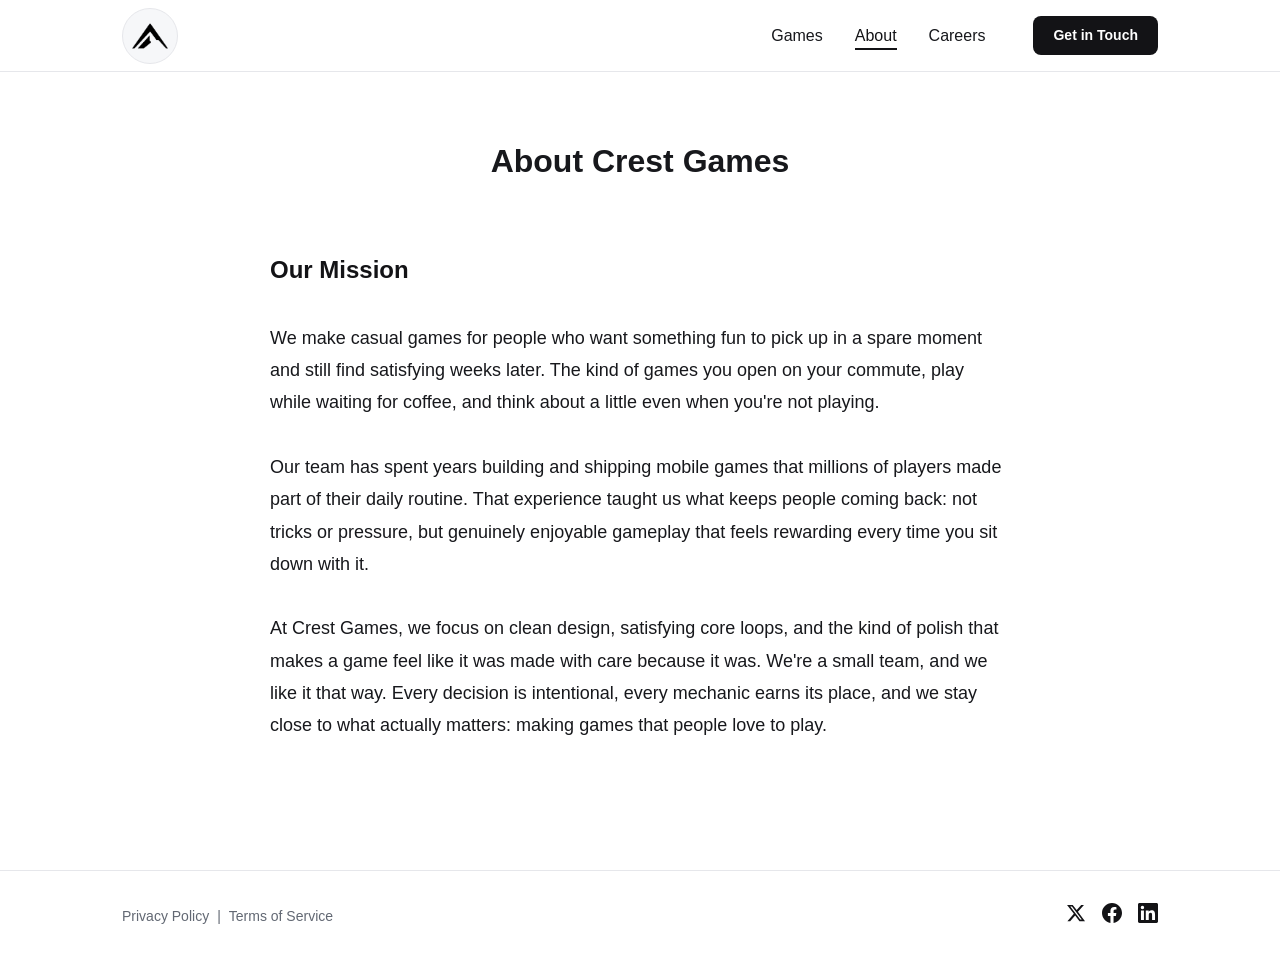
==== about/index.html @ e0d77945 "deploy: Nimble-Games/crest-site@a4e2b519fc6a4cad3c16541eac115d17900fb386" ====
<!DOCTYPE html><html lang="en"> <head><meta charset="UTF-8"><meta name="viewport" content="width=device-width, initial-scale=1.0"><title>About | Crest Games</title><meta name="description" content="Crest Games — A mobile casual game studio building engaging games that players genuinely enjoy coming back to."><link rel="canonical" href="https://crest.gs/about"><!-- Favicon --><link rel="icon" type="image/png" href="/logo.png"><link rel="apple-touch-icon" href="/logo.png"><!-- Open Graph --><meta property="og:type" content="website"><meta property="og:title" content="About | Crest Games"><meta property="og:description" content="Crest Games — A mobile casual game studio building engaging games that players genuinely enjoy coming back to."><meta property="og:url" content="https://crest.gs/about"><meta property="og:image" content="https://crest.gs/logo-text.png"><meta property="og:site_name" content="Crest Games"><!-- Twitter Card --><meta name="twitter:card" content="summary"><meta name="twitter:title" content="About | Crest Games"><meta name="twitter:description" content="Crest Games — A mobile casual game studio building engaging games that players genuinely enjoy coming back to."><meta name="twitter:image" content="https://crest.gs/logo-text.png"><!-- Fonts: Satoshi (Fontshare) --><link rel="preconnect" href="https://api.fontshare.com" crossorigin><link href="https://api.fontshare.com/v2/css?f[]=satoshi@300,400,500,700,900&display=swap" rel="stylesheet"><style>.about-content[data-astro-cid-kh7btl4r]{max-width:740px;margin-inline:auto}.about-block[data-astro-cid-kh7btl4r]{margin-bottom:var(--space-xl)}.about-block[data-astro-cid-kh7btl4r] h2[data-astro-cid-kh7btl4r]{font-size:var(--font-size-xl);color:var(--color-accent);margin-bottom:var(--space-lg)}.about-block[data-astro-cid-kh7btl4r] p[data-astro-cid-kh7btl4r]{font-size:var(--font-size-lg);line-height:1.8;color:var(--color-text);margin-bottom:var(--space-lg)}
</style>
<link rel="stylesheet" href="/_astro/BaseLayout.D5hqZ0Cf.css"></head> <body> <a href="#main-content" class="skip-link">Skip to content</a> <header class="site-header" data-astro-cid-3ef6ksr2> <nav class="nav container" aria-label="Main navigation" data-astro-cid-3ef6ksr2> <a href="/" class="nav-logo" aria-label="Crest Games home" data-astro-cid-3ef6ksr2> <img src="/logo.png" alt="" width="40" height="40" data-astro-cid-3ef6ksr2> </a> <ul class="nav-links" id="nav-links" data-astro-cid-3ef6ksr2> <li data-astro-cid-3ef6ksr2> <a href="/games" data-astro-cid-3ef6ksr2> Games </a> </li><li data-astro-cid-3ef6ksr2> <a href="/about" aria-current="page" data-astro-cid-3ef6ksr2> About </a> </li><li data-astro-cid-3ef6ksr2> <a href="/careers" data-astro-cid-3ef6ksr2> Careers </a> </li> </ul> <a href="/contact" class="cta-button nav-cta" data-astro-cid-3ef6ksr2>Get in Touch</a> <button class="mobile-menu-toggle" aria-label="Toggle menu" aria-expanded="false" aria-controls="nav-links" data-astro-cid-3ef6ksr2> <span data-astro-cid-3ef6ksr2></span> <span data-astro-cid-3ef6ksr2></span> <span data-astro-cid-3ef6ksr2></span> </button> </nav> </header> <script type="module">const e=document.querySelector(".mobile-menu-toggle"),t=document.getElementById("nav-links");e&&t&&e.addEventListener("click",()=>{const n=e.getAttribute("aria-expanded")==="true";e.setAttribute("aria-expanded",String(!n)),t.classList.toggle("is-open")});</script> <main id="main-content">  <section class="page-section" data-astro-cid-kh7btl4r> <div class="container" data-astro-cid-kh7btl4r> <div class="page-header" data-astro-cid-kh7btl4r> <h1 data-astro-cid-kh7btl4r>About Crest Games</h1> </div> <div class="about-content" data-astro-cid-kh7btl4r> <div class="about-block" data-astro-cid-kh7btl4r> <h2 data-astro-cid-kh7btl4r>Our Mission</h2> <p data-astro-cid-kh7btl4r>
We make casual games for people who want something fun to pick up in a spare moment
            and still find satisfying weeks later. The kind of games you open on your commute,
            play while waiting for coffee, and think about a little even when you're not playing.
</p> <p data-astro-cid-kh7btl4r>
Our team has spent years building and shipping mobile games that millions of players
            made part of their daily routine. That experience taught us what keeps people coming
            back: not tricks or pressure, but genuinely enjoyable gameplay that feels rewarding
            every time you sit down with it.
</p> <p data-astro-cid-kh7btl4r>
At Crest Games, we focus on clean design, satisfying core loops, and the kind of
            polish that makes a game feel like it was made with care because it was. We're a
            small team, and we like it that way. Every decision is intentional, every mechanic
            earns its place, and we stay close to what actually matters: making games that people
            love to play.
</p> </div> </div> </div> </section>  </main> <footer class="site-footer" data-astro-cid-sz7xmlte> <div class="footer-inner container" data-astro-cid-sz7xmlte> <div class="footer-legal" data-astro-cid-sz7xmlte> <a href="/privacy-policy" data-astro-cid-sz7xmlte>Privacy Policy</a> <span aria-hidden="true" data-astro-cid-sz7xmlte>|</span> <a href="/terms-of-service" data-astro-cid-sz7xmlte>Terms of Service</a> </div> <div class="social-icons" data-astro-cid-dv46nlzh> <a href="#" target="_blank" rel="noopener noreferrer" aria-label="Twitter" data-astro-cid-dv46nlzh> <svg width="20" height="20" viewBox="0 0 24 24" fill="currentColor" xmlns="http://www.w3.org/2000/svg" data-astro-cid-dv46nlzh> <path d="M18.244 2.25h3.308l-7.227 8.26 8.502 11.24H16.17l-5.214-6.817L4.99 21.75H1.68l7.73-8.835L1.254 2.25H8.08l4.713 6.231zm-1.161 17.52h1.833L7.084 4.126H5.117z" data-astro-cid-dv46nlzh></path> </svg> </a> <a href="#" target="_blank" rel="noopener noreferrer" aria-label="Facebook" data-astro-cid-dv46nlzh> <svg width="20" height="20" viewBox="0 0 24 24" fill="currentColor" xmlns="http://www.w3.org/2000/svg" data-astro-cid-dv46nlzh> <path d="M24 12.073c0-6.627-5.373-12-12-12s-12 5.373-12 12c0 5.99 4.388 10.954 10.125 11.854v-8.385H7.078v-3.47h3.047V9.43c0-3.007 1.792-4.669 4.533-4.669 1.312 0 2.686.235 2.686.235v2.953H15.83c-1.491 0-1.956.925-1.956 1.874v2.25h3.328l-.532 3.47h-2.796v8.385C19.612 23.027 24 18.062 24 12.073z" data-astro-cid-dv46nlzh></path> </svg> </a> <a href="#" target="_blank" rel="noopener noreferrer" aria-label="LinkedIn" data-astro-cid-dv46nlzh> <svg width="20" height="20" viewBox="0 0 24 24" fill="currentColor" xmlns="http://www.w3.org/2000/svg" data-astro-cid-dv46nlzh> <path d="M20.447 20.452h-3.554v-5.569c0-1.328-.027-3.037-1.852-3.037-1.853 0-2.136 1.445-2.136 2.939v5.667H9.351V9h3.414v1.561h.046c.477-.9 1.637-1.85 3.37-1.85 3.601 0 4.267 2.37 4.267 5.455v6.286zM5.337 7.433a2.062 2.062 0 01-2.063-2.065 2.064 2.064 0 112.063 2.065zm1.782 13.019H3.555V9h3.564v11.452zM22.225 0H1.771C.792 0 0 .774 0 1.729v20.542C0 23.227.792 24 1.771 24h20.451C23.2 24 24 23.227 24 22.271V1.729C24 .774 23.2 0 22.222 0h.003z" data-astro-cid-dv46nlzh></path> </svg> </a> </div> </div> </footer> </body></html>
---- _astro/BaseLayout.D5hqZ0Cf.css ----
.site-header[data-astro-cid-3ef6ksr2]{height:var(--header-height);display:flex;align-items:center;position:sticky;top:0;background-color:var(--color-bg);z-index:100;border-bottom:1px solid var(--color-border)}.nav[data-astro-cid-3ef6ksr2]{display:flex;align-items:center;gap:var(--space-lg)}.nav-logo[data-astro-cid-3ef6ksr2]{display:inline-flex;align-items:center;justify-content:center;width:56px;height:56px;border-radius:50%;background-color:var(--color-bg-card);border:1px solid var(--color-border);transition:border-color .2s ease,transform .2s ease;flex-shrink:0}.nav-logo[data-astro-cid-3ef6ksr2]:hover{border-color:var(--color-accent);transform:translateY(-1px);text-decoration:none}.nav-logo[data-astro-cid-3ef6ksr2] img[data-astro-cid-3ef6ksr2]{display:block;width:40px;height:40px}.nav-links[data-astro-cid-3ef6ksr2]{display:flex;gap:var(--space-lg);margin-left:auto}.nav-links[data-astro-cid-3ef6ksr2] a[data-astro-cid-3ef6ksr2]{color:var(--color-text);font-weight:500;font-size:var(--font-size-base);text-decoration:none;padding:var(--space-xs) 0;border-bottom:2px solid transparent;transition:border-color .2s ease}.nav-links[data-astro-cid-3ef6ksr2] a[data-astro-cid-3ef6ksr2]:hover,.nav-links[data-astro-cid-3ef6ksr2] a[data-astro-cid-3ef6ksr2][aria-current=page]{border-bottom-color:var(--color-accent);color:var(--color-accent);text-decoration:none}.nav-cta[data-astro-cid-3ef6ksr2]{margin-left:var(--space-md);white-space:nowrap;font-size:var(--font-size-sm);padding:.5rem 1.25rem}.mobile-menu-toggle[data-astro-cid-3ef6ksr2]{display:none;flex-direction:column;gap:5px;background:none;border:none;cursor:pointer;padding:var(--space-sm);margin-left:auto}.mobile-menu-toggle[data-astro-cid-3ef6ksr2] span[data-astro-cid-3ef6ksr2]{display:block;width:24px;height:2px;background-color:var(--color-text);border-radius:2px;transition:transform .2s ease,opacity .2s ease}.mobile-menu-toggle[data-astro-cid-3ef6ksr2][aria-expanded=true] span[data-astro-cid-3ef6ksr2]:nth-child(1){transform:translateY(7px) rotate(45deg)}.mobile-menu-toggle[data-astro-cid-3ef6ksr2][aria-expanded=true] span[data-astro-cid-3ef6ksr2]:nth-child(2){opacity:0}.mobile-menu-toggle[data-astro-cid-3ef6ksr2][aria-expanded=true] span[data-astro-cid-3ef6ksr2]:nth-child(3){transform:translateY(-7px) rotate(-45deg)}@media(max-width:768px){.mobile-menu-toggle[data-astro-cid-3ef6ksr2]{display:flex}.nav-links[data-astro-cid-3ef6ksr2]{display:none;position:absolute;top:var(--header-height);left:0;right:0;flex-direction:column;background-color:var(--color-bg);padding:var(--space-lg);border-bottom:1px solid var(--color-border);gap:var(--space-md)}.nav-links[data-astro-cid-3ef6ksr2].is-open{display:flex}.nav-cta[data-astro-cid-3ef6ksr2]{display:none}.nav-links[data-astro-cid-3ef6ksr2].is-open+.nav-cta[data-astro-cid-3ef6ksr2]{display:none}}.social-icons[data-astro-cid-dv46nlzh]{display:flex;gap:var(--space-md)}.social-icons[data-astro-cid-dv46nlzh] a[data-astro-cid-dv46nlzh]{color:var(--color-accent);transition:opacity .2s ease;text-decoration:none}.social-icons[data-astro-cid-dv46nlzh] a[data-astro-cid-dv46nlzh]:hover{opacity:.7;text-decoration:none}.site-footer[data-astro-cid-sz7xmlte]{border-top:1px solid var(--color-border);padding:var(--space-lg) 0}.footer-inner[data-astro-cid-sz7xmlte]{display:flex;justify-content:space-between;align-items:center;flex-wrap:wrap;gap:var(--space-md)}.footer-legal[data-astro-cid-sz7xmlte]{display:flex;gap:var(--space-sm);align-items:center;font-size:var(--font-size-sm)}.footer-legal[data-astro-cid-sz7xmlte] a[data-astro-cid-sz7xmlte]{color:var(--color-text-muted);text-decoration:none}.footer-legal[data-astro-cid-sz7xmlte] a[data-astro-cid-sz7xmlte]:hover{color:var(--color-accent);text-decoration:underline}.footer-legal[data-astro-cid-sz7xmlte] span[data-astro-cid-sz7xmlte]{color:var(--color-text-muted)}@media(max-width:768px){.footer-inner[data-astro-cid-sz7xmlte]{flex-direction:column;text-align:center}}:root{--color-bg: #FFFFFF;--color-bg-card: #F6F7F9;--color-accent: #131316;--color-accent-hover: #000000;--color-accent-contrast: #FFFFFF;--color-text: #17181C;--color-text-muted: #626873;--color-border: #E6E7EB;--font-family: "Satoshi", -apple-system, BlinkMacSystemFont, "Segoe UI", sans-serif;--font-size-sm: .875rem;--font-size-base: 1rem;--font-size-lg: 1.125rem;--font-size-xl: 1.5rem;--font-size-2xl: 2rem;--font-size-3xl: 3rem;--space-xs: .25rem;--space-sm: .5rem;--space-md: 1rem;--space-lg: 2rem;--space-xl: 4rem;--space-2xl: 8rem;--max-width: 1100px;--header-height: 72px;--radius-sm: 4px;--radius-md: 8px;--radius-lg: 12px}*,*:before,*:after{box-sizing:border-box;margin:0;padding:0}html{scroll-behavior:smooth}body{font-family:var(--font-family);font-size:var(--font-size-base);color:var(--color-text);background-color:var(--color-bg);line-height:1.6;min-height:100vh;display:flex;flex-direction:column;-webkit-font-smoothing:antialiased;-moz-osx-font-smoothing:grayscale}main{flex:1}img{max-width:100%;height:auto;display:block}a{color:var(--color-accent);text-decoration:none}a:hover{text-decoration:underline}ul{list-style:none}.container{width:100%;max-width:var(--max-width);margin-inline:auto;padding-inline:var(--space-lg)}.cta-button{display:inline-block;background-color:var(--color-accent);color:var(--color-accent-contrast);padding:.75rem 1.75rem;border-radius:var(--radius-md);font-weight:600;font-size:var(--font-size-base);font-family:var(--font-family);text-decoration:none;border:none;cursor:pointer;transition:background-color .2s ease}.cta-button:hover{background-color:var(--color-accent-hover);text-decoration:none}.page-section{padding:var(--space-xl) 0}.page-header{text-align:center;margin-bottom:var(--space-xl)}.page-header h1{font-size:var(--font-size-2xl);color:var(--color-text);margin-bottom:var(--space-md)}.page-header p{font-size:var(--font-size-lg);color:var(--color-text-muted);max-width:600px;margin-inline:auto}.skip-link{position:absolute;top:-100%;left:var(--space-md);background:var(--color-accent);color:var(--color-accent-contrast);padding:var(--space-sm) var(--space-md);border-radius:var(--radius-sm);z-index:1000;font-weight:600}.skip-link:focus{top:var(--space-md)}
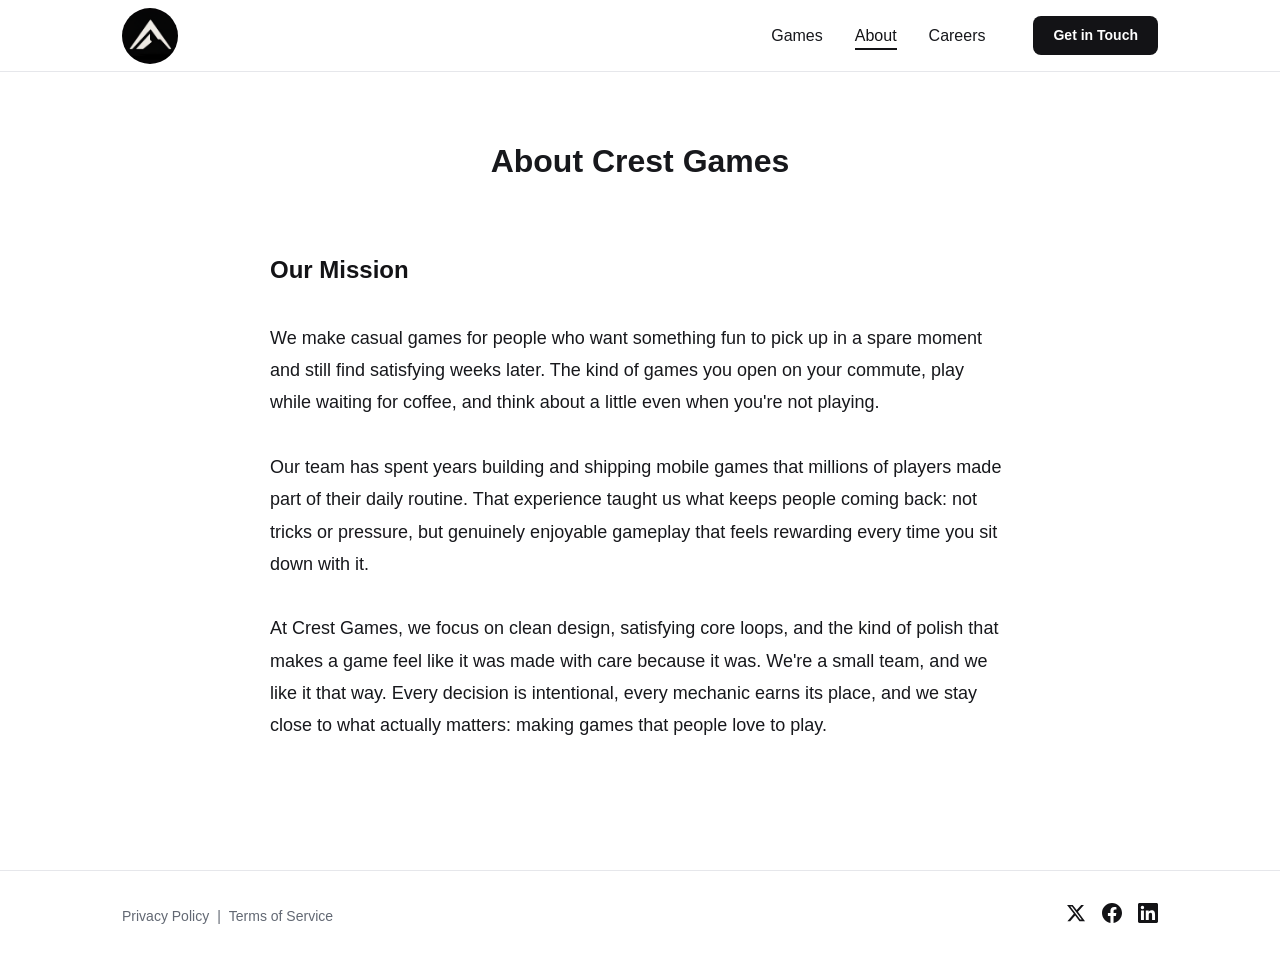
==== commit 5abb173c: "deploy: Nimble-Games/crest-site@4a413327b1a666daaffe8599684fbf72a8d8bd7f" ====
--- a/about/index.html
+++ b/about/index.html
@@ -1,6 +1,6 @@
 <!DOCTYPE html><html lang="en"> <head><meta charset="UTF-8"><meta name="viewport" content="width=device-width, initial-scale=1.0"><title>About | Crest Games</title><meta name="description" content="Crest Games — A mobile casual game studio building engaging games that players genuinely enjoy coming back to."><link rel="canonical" href="https://crest.gs/about"><!-- Favicon --><link rel="icon" type="image/png" href="/logo.png"><link rel="apple-touch-icon" href="/logo.png"><!-- Open Graph --><meta property="og:type" content="website"><meta property="og:title" content="About | Crest Games"><meta property="og:description" content="Crest Games — A mobile casual game studio building engaging games that players genuinely enjoy coming back to."><meta property="og:url" content="https://crest.gs/about"><meta property="og:image" content="https://crest.gs/logo-text.png"><meta property="og:site_name" content="Crest Games"><!-- Twitter Card --><meta name="twitter:card" content="summary"><meta name="twitter:title" content="About | Crest Games"><meta name="twitter:description" content="Crest Games — A mobile casual game studio building engaging games that players genuinely enjoy coming back to."><meta name="twitter:image" content="https://crest.gs/logo-text.png"><!-- Fonts: Satoshi (Fontshare) --><link rel="preconnect" href="https://api.fontshare.com" crossorigin><link href="https://api.fontshare.com/v2/css?f[]=satoshi@300,400,500,700,900&display=swap" rel="stylesheet"><style>.about-content[data-astro-cid-kh7btl4r]{max-width:740px;margin-inline:auto}.about-block[data-astro-cid-kh7btl4r]{margin-bottom:var(--space-xl)}.about-block[data-astro-cid-kh7btl4r] h2[data-astro-cid-kh7btl4r]{font-size:var(--font-size-xl);color:var(--color-accent);margin-bottom:var(--space-lg)}.about-block[data-astro-cid-kh7btl4r] p[data-astro-cid-kh7btl4r]{font-size:var(--font-size-lg);line-height:1.8;color:var(--color-text);margin-bottom:var(--space-lg)}
 </style>
-<link rel="stylesheet" href="/_astro/BaseLayout.D5hqZ0Cf.css"></head> <body> <a href="#main-content" class="skip-link">Skip to content</a> <header class="site-header" data-astro-cid-3ef6ksr2> <nav class="nav container" aria-label="Main navigation" data-astro-cid-3ef6ksr2> <a href="/" class="nav-logo" aria-label="Crest Games home" data-astro-cid-3ef6ksr2> <img src="/logo.png" alt="" width="40" height="40" data-astro-cid-3ef6ksr2> </a> <ul class="nav-links" id="nav-links" data-astro-cid-3ef6ksr2> <li data-astro-cid-3ef6ksr2> <a href="/games" data-astro-cid-3ef6ksr2> Games </a> </li><li data-astro-cid-3ef6ksr2> <a href="/about" aria-current="page" data-astro-cid-3ef6ksr2> About </a> </li><li data-astro-cid-3ef6ksr2> <a href="/careers" data-astro-cid-3ef6ksr2> Careers </a> </li> </ul> <a href="/contact" class="cta-button nav-cta" data-astro-cid-3ef6ksr2>Get in Touch</a> <button class="mobile-menu-toggle" aria-label="Toggle menu" aria-expanded="false" aria-controls="nav-links" data-astro-cid-3ef6ksr2> <span data-astro-cid-3ef6ksr2></span> <span data-astro-cid-3ef6ksr2></span> <span data-astro-cid-3ef6ksr2></span> </button> </nav> </header> <script type="module">const e=document.querySelector(".mobile-menu-toggle"),t=document.getElementById("nav-links");e&&t&&e.addEventListener("click",()=>{const n=e.getAttribute("aria-expanded")==="true";e.setAttribute("aria-expanded",String(!n)),t.classList.toggle("is-open")});</script> <main id="main-content">  <section class="page-section" data-astro-cid-kh7btl4r> <div class="container" data-astro-cid-kh7btl4r> <div class="page-header" data-astro-cid-kh7btl4r> <h1 data-astro-cid-kh7btl4r>About Crest Games</h1> </div> <div class="about-content" data-astro-cid-kh7btl4r> <div class="about-block" data-astro-cid-kh7btl4r> <h2 data-astro-cid-kh7btl4r>Our Mission</h2> <p data-astro-cid-kh7btl4r>
+<link rel="stylesheet" href="/_astro/BaseLayout.Bd2AfcAn.css"></head> <body> <a href="#main-content" class="skip-link">Skip to content</a> <header class="site-header" data-astro-cid-3ef6ksr2> <nav class="nav container" aria-label="Main navigation" data-astro-cid-3ef6ksr2> <a href="/" class="nav-logo" aria-label="Crest Games home" data-astro-cid-3ef6ksr2> <img src="/logo-header.png" alt="" width="56" height="56" data-astro-cid-3ef6ksr2> </a> <ul class="nav-links" id="nav-links" data-astro-cid-3ef6ksr2> <li data-astro-cid-3ef6ksr2> <a href="/games" data-astro-cid-3ef6ksr2> Games </a> </li><li data-astro-cid-3ef6ksr2> <a href="/about" aria-current="page" data-astro-cid-3ef6ksr2> About </a> </li><li data-astro-cid-3ef6ksr2> <a href="/careers" data-astro-cid-3ef6ksr2> Careers </a> </li> </ul> <a href="/contact" class="cta-button nav-cta" data-astro-cid-3ef6ksr2>Get in Touch</a> <button class="mobile-menu-toggle" aria-label="Toggle menu" aria-expanded="false" aria-controls="nav-links" data-astro-cid-3ef6ksr2> <span data-astro-cid-3ef6ksr2></span> <span data-astro-cid-3ef6ksr2></span> <span data-astro-cid-3ef6ksr2></span> </button> </nav> </header> <script type="module">const e=document.querySelector(".mobile-menu-toggle"),t=document.getElementById("nav-links");e&&t&&e.addEventListener("click",()=>{const n=e.getAttribute("aria-expanded")==="true";e.setAttribute("aria-expanded",String(!n)),t.classList.toggle("is-open")});</script> <main id="main-content">  <section class="page-section" data-astro-cid-kh7btl4r> <div class="container" data-astro-cid-kh7btl4r> <div class="page-header" data-astro-cid-kh7btl4r> <h1 data-astro-cid-kh7btl4r>About Crest Games</h1> </div> <div class="about-content" data-astro-cid-kh7btl4r> <div class="about-block" data-astro-cid-kh7btl4r> <h2 data-astro-cid-kh7btl4r>Our Mission</h2> <p data-astro-cid-kh7btl4r>
 We make casual games for people who want something fun to pick up in a spare moment
             and still find satisfying weeks later. The kind of games you open on your commute,
             play while waiting for coffee, and think about a little even when you're not playing.
--- a/_astro/BaseLayout.Bd2AfcAn.css
+++ b/_astro/BaseLayout.Bd2AfcAn.css
@@ -0,0 +1 @@
+.site-header[data-astro-cid-3ef6ksr2]{height:var(--header-height);display:flex;align-items:center;position:sticky;top:0;background-color:var(--color-bg);z-index:100;border-bottom:1px solid var(--color-border)}.nav[data-astro-cid-3ef6ksr2]{display:flex;align-items:center;gap:var(--space-lg)}.nav-logo[data-astro-cid-3ef6ksr2]{display:inline-flex;align-items:center;justify-content:center;width:56px;height:56px;border-radius:50%;background-color:#131316;overflow:hidden;transition:transform .2s ease,box-shadow .2s ease;flex-shrink:0}.nav-logo[data-astro-cid-3ef6ksr2]:hover{transform:translateY(-1px);box-shadow:0 6px 18px #0000002e;text-decoration:none}.nav-logo[data-astro-cid-3ef6ksr2] img[data-astro-cid-3ef6ksr2]{display:block;width:100%;height:100%;object-fit:cover}.nav-links[data-astro-cid-3ef6ksr2]{display:flex;gap:var(--space-lg);margin-left:auto}.nav-links[data-astro-cid-3ef6ksr2] a[data-astro-cid-3ef6ksr2]{color:var(--color-text);font-weight:500;font-size:var(--font-size-base);text-decoration:none;padding:var(--space-xs) 0;border-bottom:2px solid transparent;transition:border-color .2s ease}.nav-links[data-astro-cid-3ef6ksr2] a[data-astro-cid-3ef6ksr2]:hover,.nav-links[data-astro-cid-3ef6ksr2] a[data-astro-cid-3ef6ksr2][aria-current=page]{border-bottom-color:var(--color-accent);color:var(--color-accent);text-decoration:none}.nav-cta[data-astro-cid-3ef6ksr2]{margin-left:var(--space-md);white-space:nowrap;font-size:var(--font-size-sm);padding:.5rem 1.25rem}.mobile-menu-toggle[data-astro-cid-3ef6ksr2]{display:none;flex-direction:column;gap:5px;background:none;border:none;cursor:pointer;padding:var(--space-sm);margin-left:auto}.mobile-menu-toggle[data-astro-cid-3ef6ksr2] span[data-astro-cid-3ef6ksr2]{display:block;width:24px;height:2px;background-color:var(--color-text);border-radius:2px;transition:transform .2s ease,opacity .2s ease}.mobile-menu-toggle[data-astro-cid-3ef6ksr2][aria-expanded=true] span[data-astro-cid-3ef6ksr2]:nth-child(1){transform:translateY(7px) rotate(45deg)}.mobile-menu-toggle[data-astro-cid-3ef6ksr2][aria-expanded=true] span[data-astro-cid-3ef6ksr2]:nth-child(2){opacity:0}.mobile-menu-toggle[data-astro-cid-3ef6ksr2][aria-expanded=true] span[data-astro-cid-3ef6ksr2]:nth-child(3){transform:translateY(-7px) rotate(-45deg)}@media(max-width:768px){.mobile-menu-toggle[data-astro-cid-3ef6ksr2]{display:flex}.nav-links[data-astro-cid-3ef6ksr2]{display:none;position:absolute;top:var(--header-height);left:0;right:0;flex-direction:column;background-color:var(--color-bg);padding:var(--space-lg);border-bottom:1px solid var(--color-border);gap:var(--space-md)}.nav-links[data-astro-cid-3ef6ksr2].is-open{display:flex}.nav-cta[data-astro-cid-3ef6ksr2]{display:none}.nav-links[data-astro-cid-3ef6ksr2].is-open+.nav-cta[data-astro-cid-3ef6ksr2]{display:none}}.social-icons[data-astro-cid-dv46nlzh]{display:flex;gap:var(--space-md)}.social-icons[data-astro-cid-dv46nlzh] a[data-astro-cid-dv46nlzh]{color:var(--color-accent);transition:opacity .2s ease;text-decoration:none}.social-icons[data-astro-cid-dv46nlzh] a[data-astro-cid-dv46nlzh]:hover{opacity:.7;text-decoration:none}.site-footer[data-astro-cid-sz7xmlte]{border-top:1px solid var(--color-border);padding:var(--space-lg) 0}.footer-inner[data-astro-cid-sz7xmlte]{display:flex;justify-content:space-between;align-items:center;flex-wrap:wrap;gap:var(--space-md)}.footer-legal[data-astro-cid-sz7xmlte]{display:flex;gap:var(--space-sm);align-items:center;font-size:var(--font-size-sm)}.footer-legal[data-astro-cid-sz7xmlte] a[data-astro-cid-sz7xmlte]{color:var(--color-text-muted);text-decoration:none}.footer-legal[data-astro-cid-sz7xmlte] a[data-astro-cid-sz7xmlte]:hover{color:var(--color-accent);text-decoration:underline}.footer-legal[data-astro-cid-sz7xmlte] span[data-astro-cid-sz7xmlte]{color:var(--color-text-muted)}@media(max-width:768px){.footer-inner[data-astro-cid-sz7xmlte]{flex-direction:column;text-align:center}}:root{--color-bg: #FFFFFF;--color-bg-card: #F6F7F9;--color-accent: #131316;--color-accent-hover: #000000;--color-accent-contrast: #FFFFFF;--color-text: #17181C;--color-text-muted: #626873;--color-border: #E6E7EB;--font-family: "Satoshi", -apple-system, BlinkMacSystemFont, "Segoe UI", sans-serif;--font-size-sm: .875rem;--font-size-base: 1rem;--font-size-lg: 1.125rem;--font-size-xl: 1.5rem;--font-size-2xl: 2rem;--font-size-3xl: 3rem;--space-xs: .25rem;--space-sm: .5rem;--space-md: 1rem;--space-lg: 2rem;--space-xl: 4rem;--space-2xl: 8rem;--max-width: 1100px;--header-height: 72px;--radius-sm: 4px;--radius-md: 8px;--radius-lg: 12px}*,*:before,*:after{box-sizing:border-box;margin:0;padding:0}html{scroll-behavior:smooth}body{font-family:var(--font-family);font-size:var(--font-size-base);color:var(--color-text);background-color:var(--color-bg);line-height:1.6;min-height:100vh;display:flex;flex-direction:column;-webkit-font-smoothing:antialiased;-moz-osx-font-smoothing:grayscale}main{flex:1}img{max-width:100%;height:auto;display:block}a{color:var(--color-accent);text-decoration:none}a:hover{text-decoration:underline}ul{list-style:none}.container{width:100%;max-width:var(--max-width);margin-inline:auto;padding-inline:var(--space-lg)}.cta-button{display:inline-block;background-color:var(--color-accent);color:var(--color-accent-contrast);padding:.75rem 1.75rem;border-radius:var(--radius-md);font-weight:600;font-size:var(--font-size-base);font-family:var(--font-family);text-decoration:none;border:none;cursor:pointer;transition:background-color .2s ease}.cta-button:hover{background-color:var(--color-accent-hover);text-decoration:none}.page-section{padding:var(--space-xl) 0}.page-header{text-align:center;margin-bottom:var(--space-xl)}.page-header h1{font-size:var(--font-size-2xl);color:var(--color-text);margin-bottom:var(--space-md)}.page-header p{font-size:var(--font-size-lg);color:var(--color-text-muted);max-width:600px;margin-inline:auto}.skip-link{position:absolute;top:-100%;left:var(--space-md);background:var(--color-accent);color:var(--color-accent-contrast);padding:var(--space-sm) var(--space-md);border-radius:var(--radius-sm);z-index:1000;font-weight:600}.skip-link:focus{top:var(--space-md)}
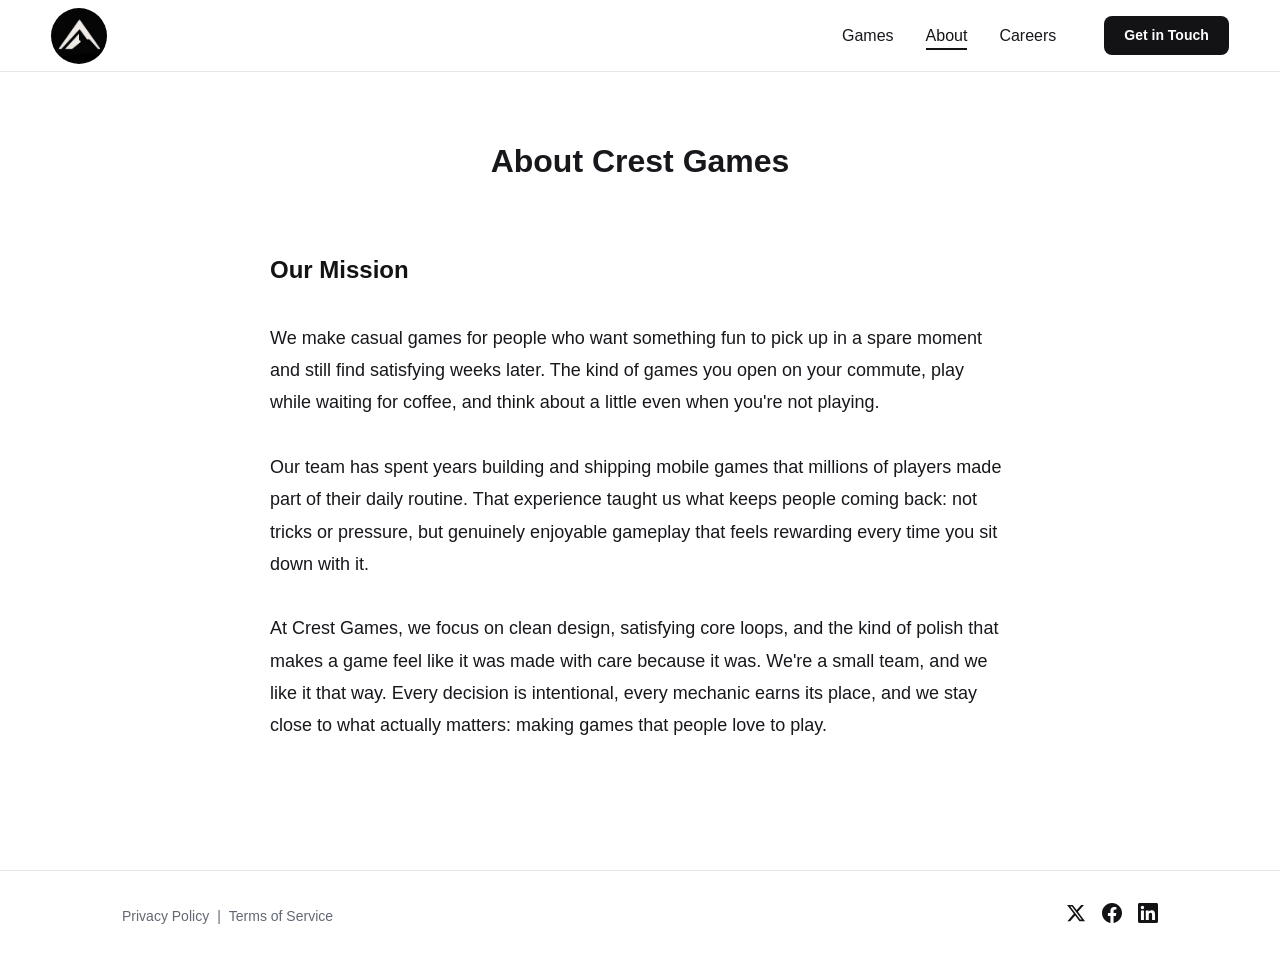
==== commit e4815bd1: "deploy: Nimble-Games/crest-site@93b36367d72066d794159916139715eb0f6908e9" ====
--- a/about/index.html
+++ b/about/index.html
@@ -1,6 +1,6 @@
 <!DOCTYPE html><html lang="en"> <head><meta charset="UTF-8"><meta name="viewport" content="width=device-width, initial-scale=1.0"><title>About | Crest Games</title><meta name="description" content="Crest Games — A mobile casual game studio building engaging games that players genuinely enjoy coming back to."><link rel="canonical" href="https://crest.gs/about"><!-- Favicon --><link rel="icon" type="image/png" href="/logo.png"><link rel="apple-touch-icon" href="/logo.png"><!-- Open Graph --><meta property="og:type" content="website"><meta property="og:title" content="About | Crest Games"><meta property="og:description" content="Crest Games — A mobile casual game studio building engaging games that players genuinely enjoy coming back to."><meta property="og:url" content="https://crest.gs/about"><meta property="og:image" content="https://crest.gs/logo-text.png"><meta property="og:site_name" content="Crest Games"><!-- Twitter Card --><meta name="twitter:card" content="summary"><meta name="twitter:title" content="About | Crest Games"><meta name="twitter:description" content="Crest Games — A mobile casual game studio building engaging games that players genuinely enjoy coming back to."><meta name="twitter:image" content="https://crest.gs/logo-text.png"><!-- Fonts: Satoshi (Fontshare) --><link rel="preconnect" href="https://api.fontshare.com" crossorigin><link href="https://api.fontshare.com/v2/css?f[]=satoshi@300,400,500,700,900&display=swap" rel="stylesheet"><style>.about-content[data-astro-cid-kh7btl4r]{max-width:740px;margin-inline:auto}.about-block[data-astro-cid-kh7btl4r]{margin-bottom:var(--space-xl)}.about-block[data-astro-cid-kh7btl4r] h2[data-astro-cid-kh7btl4r]{font-size:var(--font-size-xl);color:var(--color-accent);margin-bottom:var(--space-lg)}.about-block[data-astro-cid-kh7btl4r] p[data-astro-cid-kh7btl4r]{font-size:var(--font-size-lg);line-height:1.8;color:var(--color-text);margin-bottom:var(--space-lg)}
 </style>
-<link rel="stylesheet" href="/_astro/BaseLayout.Bd2AfcAn.css"></head> <body> <a href="#main-content" class="skip-link">Skip to content</a> <header class="site-header" data-astro-cid-3ef6ksr2> <nav class="nav container" aria-label="Main navigation" data-astro-cid-3ef6ksr2> <a href="/" class="nav-logo" aria-label="Crest Games home" data-astro-cid-3ef6ksr2> <img src="/logo-header.png" alt="" width="56" height="56" data-astro-cid-3ef6ksr2> </a> <ul class="nav-links" id="nav-links" data-astro-cid-3ef6ksr2> <li data-astro-cid-3ef6ksr2> <a href="/games" data-astro-cid-3ef6ksr2> Games </a> </li><li data-astro-cid-3ef6ksr2> <a href="/about" aria-current="page" data-astro-cid-3ef6ksr2> About </a> </li><li data-astro-cid-3ef6ksr2> <a href="/careers" data-astro-cid-3ef6ksr2> Careers </a> </li> </ul> <a href="/contact" class="cta-button nav-cta" data-astro-cid-3ef6ksr2>Get in Touch</a> <button class="mobile-menu-toggle" aria-label="Toggle menu" aria-expanded="false" aria-controls="nav-links" data-astro-cid-3ef6ksr2> <span data-astro-cid-3ef6ksr2></span> <span data-astro-cid-3ef6ksr2></span> <span data-astro-cid-3ef6ksr2></span> </button> </nav> </header> <script type="module">const e=document.querySelector(".mobile-menu-toggle"),t=document.getElementById("nav-links");e&&t&&e.addEventListener("click",()=>{const n=e.getAttribute("aria-expanded")==="true";e.setAttribute("aria-expanded",String(!n)),t.classList.toggle("is-open")});</script> <main id="main-content">  <section class="page-section" data-astro-cid-kh7btl4r> <div class="container" data-astro-cid-kh7btl4r> <div class="page-header" data-astro-cid-kh7btl4r> <h1 data-astro-cid-kh7btl4r>About Crest Games</h1> </div> <div class="about-content" data-astro-cid-kh7btl4r> <div class="about-block" data-astro-cid-kh7btl4r> <h2 data-astro-cid-kh7btl4r>Our Mission</h2> <p data-astro-cid-kh7btl4r>
+<link rel="stylesheet" href="/_astro/BaseLayout.btv-iaDo.css"></head> <body> <a href="#main-content" class="skip-link">Skip to content</a> <header class="site-header" data-astro-cid-3ef6ksr2> <nav class="nav" aria-label="Main navigation" data-astro-cid-3ef6ksr2> <a href="/" class="nav-logo" aria-label="Crest Games home" data-astro-cid-3ef6ksr2> <img src="/logo-header.png" alt="" width="56" height="56" data-astro-cid-3ef6ksr2> </a> <ul class="nav-links" id="nav-links" data-astro-cid-3ef6ksr2> <li data-astro-cid-3ef6ksr2> <a href="/games" data-astro-cid-3ef6ksr2> Games </a> </li><li data-astro-cid-3ef6ksr2> <a href="/about" aria-current="page" data-astro-cid-3ef6ksr2> About </a> </li><li data-astro-cid-3ef6ksr2> <a href="/careers" data-astro-cid-3ef6ksr2> Careers </a> </li> </ul> <a href="/contact" class="cta-button nav-cta" data-astro-cid-3ef6ksr2>Get in Touch</a> <button class="mobile-menu-toggle" aria-label="Toggle menu" aria-expanded="false" aria-controls="nav-links" data-astro-cid-3ef6ksr2> <span data-astro-cid-3ef6ksr2></span> <span data-astro-cid-3ef6ksr2></span> <span data-astro-cid-3ef6ksr2></span> </button> </nav> </header> <script type="module">const e=document.querySelector(".mobile-menu-toggle"),t=document.getElementById("nav-links");e&&t&&e.addEventListener("click",()=>{const n=e.getAttribute("aria-expanded")==="true";e.setAttribute("aria-expanded",String(!n)),t.classList.toggle("is-open")});</script> <main id="main-content">  <section class="page-section" data-astro-cid-kh7btl4r> <div class="container" data-astro-cid-kh7btl4r> <div class="page-header" data-astro-cid-kh7btl4r> <h1 data-astro-cid-kh7btl4r>About Crest Games</h1> </div> <div class="about-content" data-astro-cid-kh7btl4r> <div class="about-block" data-astro-cid-kh7btl4r> <h2 data-astro-cid-kh7btl4r>Our Mission</h2> <p data-astro-cid-kh7btl4r>
 We make casual games for people who want something fun to pick up in a spare moment
             and still find satisfying weeks later. The kind of games you open on your commute,
             play while waiting for coffee, and think about a little even when you're not playing.
--- a/_astro/BaseLayout.btv-iaDo.css
+++ b/_astro/BaseLayout.btv-iaDo.css
@@ -0,0 +1 @@
+.site-header[data-astro-cid-3ef6ksr2]{height:var(--header-height);display:flex;align-items:center;position:sticky;top:0;background-color:var(--color-bg);z-index:100;border-bottom:1px solid var(--color-border)}.nav[data-astro-cid-3ef6ksr2]{display:flex;align-items:center;gap:var(--space-lg);width:100%;padding-inline:clamp(1.25rem,4vw,4rem)}.nav-logo[data-astro-cid-3ef6ksr2]{display:inline-flex;align-items:center;justify-content:center;width:56px;height:56px;border-radius:50%;background-color:#131316;overflow:hidden;transition:transform .2s ease,box-shadow .2s ease;flex-shrink:0}.nav-logo[data-astro-cid-3ef6ksr2]:hover{transform:translateY(-1px);box-shadow:0 6px 18px #0000002e;text-decoration:none}.nav-logo[data-astro-cid-3ef6ksr2] img[data-astro-cid-3ef6ksr2]{display:block;width:100%;height:100%;object-fit:cover}.nav-links[data-astro-cid-3ef6ksr2]{display:flex;gap:var(--space-lg);margin-left:auto}.nav-links[data-astro-cid-3ef6ksr2] a[data-astro-cid-3ef6ksr2]{color:var(--color-text);font-weight:500;font-size:var(--font-size-base);text-decoration:none;padding:var(--space-xs) 0;border-bottom:2px solid transparent;transition:border-color .2s ease}.nav-links[data-astro-cid-3ef6ksr2] a[data-astro-cid-3ef6ksr2]:hover,.nav-links[data-astro-cid-3ef6ksr2] a[data-astro-cid-3ef6ksr2][aria-current=page]{border-bottom-color:var(--color-accent);color:var(--color-accent);text-decoration:none}.nav-cta[data-astro-cid-3ef6ksr2]{margin-left:var(--space-md);white-space:nowrap;font-size:var(--font-size-sm);padding:.5rem 1.25rem}.mobile-menu-toggle[data-astro-cid-3ef6ksr2]{display:none;flex-direction:column;gap:5px;background:none;border:none;cursor:pointer;padding:var(--space-sm);margin-left:auto}.mobile-menu-toggle[data-astro-cid-3ef6ksr2] span[data-astro-cid-3ef6ksr2]{display:block;width:24px;height:2px;background-color:var(--color-text);border-radius:2px;transition:transform .2s ease,opacity .2s ease}.mobile-menu-toggle[data-astro-cid-3ef6ksr2][aria-expanded=true] span[data-astro-cid-3ef6ksr2]:nth-child(1){transform:translateY(7px) rotate(45deg)}.mobile-menu-toggle[data-astro-cid-3ef6ksr2][aria-expanded=true] span[data-astro-cid-3ef6ksr2]:nth-child(2){opacity:0}.mobile-menu-toggle[data-astro-cid-3ef6ksr2][aria-expanded=true] span[data-astro-cid-3ef6ksr2]:nth-child(3){transform:translateY(-7px) rotate(-45deg)}@media(max-width:768px){.mobile-menu-toggle[data-astro-cid-3ef6ksr2]{display:flex}.nav-links[data-astro-cid-3ef6ksr2]{display:none;position:absolute;top:var(--header-height);left:0;right:0;flex-direction:column;background-color:var(--color-bg);padding:var(--space-lg);border-bottom:1px solid var(--color-border);gap:var(--space-md)}.nav-links[data-astro-cid-3ef6ksr2].is-open{display:flex}.nav-cta[data-astro-cid-3ef6ksr2]{display:none}.nav-links[data-astro-cid-3ef6ksr2].is-open+.nav-cta[data-astro-cid-3ef6ksr2]{display:none}}.social-icons[data-astro-cid-dv46nlzh]{display:flex;gap:var(--space-md)}.social-icons[data-astro-cid-dv46nlzh] a[data-astro-cid-dv46nlzh]{color:var(--color-accent);transition:opacity .2s ease;text-decoration:none}.social-icons[data-astro-cid-dv46nlzh] a[data-astro-cid-dv46nlzh]:hover{opacity:.7;text-decoration:none}.site-footer[data-astro-cid-sz7xmlte]{border-top:1px solid var(--color-border);padding:var(--space-lg) 0}.footer-inner[data-astro-cid-sz7xmlte]{display:flex;justify-content:space-between;align-items:center;flex-wrap:wrap;gap:var(--space-md)}.footer-legal[data-astro-cid-sz7xmlte]{display:flex;gap:var(--space-sm);align-items:center;font-size:var(--font-size-sm)}.footer-legal[data-astro-cid-sz7xmlte] a[data-astro-cid-sz7xmlte]{color:var(--color-text-muted);text-decoration:none}.footer-legal[data-astro-cid-sz7xmlte] a[data-astro-cid-sz7xmlte]:hover{color:var(--color-accent);text-decoration:underline}.footer-legal[data-astro-cid-sz7xmlte] span[data-astro-cid-sz7xmlte]{color:var(--color-text-muted)}@media(max-width:768px){.footer-inner[data-astro-cid-sz7xmlte]{flex-direction:column;text-align:center}}:root{--color-bg: #FFFFFF;--color-bg-card: #F6F7F9;--color-accent: #131316;--color-accent-hover: #000000;--color-accent-contrast: #FFFFFF;--color-text: #17181C;--color-text-muted: #626873;--color-border: #E6E7EB;--font-family: "Satoshi", -apple-system, BlinkMacSystemFont, "Segoe UI", sans-serif;--font-size-sm: .875rem;--font-size-base: 1rem;--font-size-lg: 1.125rem;--font-size-xl: 1.5rem;--font-size-2xl: 2rem;--font-size-3xl: 3rem;--space-xs: .25rem;--space-sm: .5rem;--space-md: 1rem;--space-lg: 2rem;--space-xl: 4rem;--space-2xl: 8rem;--max-width: 1100px;--header-height: 72px;--radius-sm: 4px;--radius-md: 8px;--radius-lg: 12px}*,*:before,*:after{box-sizing:border-box;margin:0;padding:0}html{scroll-behavior:smooth}body{font-family:var(--font-family);font-size:var(--font-size-base);color:var(--color-text);background-color:var(--color-bg);line-height:1.6;min-height:100vh;display:flex;flex-direction:column;-webkit-font-smoothing:antialiased;-moz-osx-font-smoothing:grayscale}main{flex:1}img{max-width:100%;height:auto;display:block}a{color:var(--color-accent);text-decoration:none}a:hover{text-decoration:underline}ul{list-style:none}.container{width:100%;max-width:var(--max-width);margin-inline:auto;padding-inline:var(--space-lg)}.cta-button{display:inline-block;background-color:var(--color-accent);color:var(--color-accent-contrast);padding:.75rem 1.75rem;border-radius:var(--radius-md);font-weight:600;font-size:var(--font-size-base);font-family:var(--font-family);text-decoration:none;border:none;cursor:pointer;transition:background-color .2s ease}.cta-button:hover{background-color:var(--color-accent-hover);text-decoration:none}.page-section{padding:var(--space-xl) 0}.page-header{text-align:center;margin-bottom:var(--space-xl)}.page-header h1{font-size:var(--font-size-2xl);color:var(--color-text);margin-bottom:var(--space-md)}.page-header p{font-size:var(--font-size-lg);color:var(--color-text-muted);max-width:600px;margin-inline:auto}.skip-link{position:absolute;top:-100%;left:var(--space-md);background:var(--color-accent);color:var(--color-accent-contrast);padding:var(--space-sm) var(--space-md);border-radius:var(--radius-sm);z-index:1000;font-weight:600}.skip-link:focus{top:var(--space-md)}
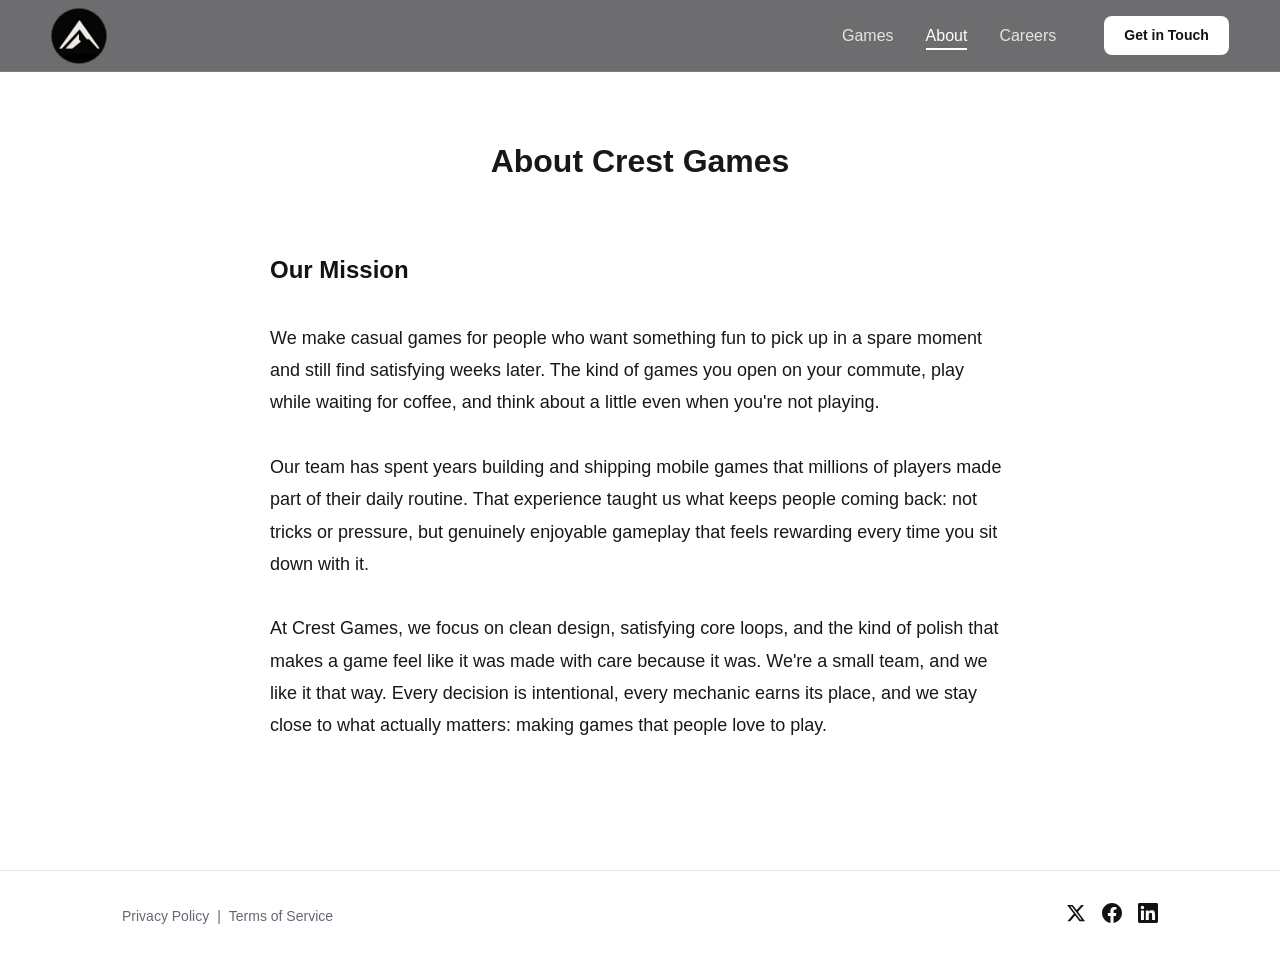
==== commit 96321741: "deploy: Nimble-Games/crest-site@a5022a24611063929df1b5bb5a8504cf4a2ead7c" ====
--- a/about/index.html
+++ b/about/index.html
@@ -1,6 +1,6 @@
 <!DOCTYPE html><html lang="en"> <head><meta charset="UTF-8"><meta name="viewport" content="width=device-width, initial-scale=1.0"><title>About | Crest Games</title><meta name="description" content="Crest Games — A mobile casual game studio building engaging games that players genuinely enjoy coming back to."><link rel="canonical" href="https://crest.gs/about"><!-- Favicon --><link rel="icon" type="image/png" href="/logo.png"><link rel="apple-touch-icon" href="/logo.png"><!-- Open Graph --><meta property="og:type" content="website"><meta property="og:title" content="About | Crest Games"><meta property="og:description" content="Crest Games — A mobile casual game studio building engaging games that players genuinely enjoy coming back to."><meta property="og:url" content="https://crest.gs/about"><meta property="og:image" content="https://crest.gs/logo-text.png"><meta property="og:site_name" content="Crest Games"><!-- Twitter Card --><meta name="twitter:card" content="summary"><meta name="twitter:title" content="About | Crest Games"><meta name="twitter:description" content="Crest Games — A mobile casual game studio building engaging games that players genuinely enjoy coming back to."><meta name="twitter:image" content="https://crest.gs/logo-text.png"><!-- Fonts: Satoshi (Fontshare) --><link rel="preconnect" href="https://api.fontshare.com" crossorigin><link href="https://api.fontshare.com/v2/css?f[]=satoshi@300,400,500,700,900&display=swap" rel="stylesheet"><style>.about-content[data-astro-cid-kh7btl4r]{max-width:740px;margin-inline:auto}.about-block[data-astro-cid-kh7btl4r]{margin-bottom:var(--space-xl)}.about-block[data-astro-cid-kh7btl4r] h2[data-astro-cid-kh7btl4r]{font-size:var(--font-size-xl);color:var(--color-accent);margin-bottom:var(--space-lg)}.about-block[data-astro-cid-kh7btl4r] p[data-astro-cid-kh7btl4r]{font-size:var(--font-size-lg);line-height:1.8;color:var(--color-text);margin-bottom:var(--space-lg)}
 </style>
-<link rel="stylesheet" href="/_astro/BaseLayout.btv-iaDo.css"></head> <body> <a href="#main-content" class="skip-link">Skip to content</a> <header class="site-header" data-astro-cid-3ef6ksr2> <nav class="nav" aria-label="Main navigation" data-astro-cid-3ef6ksr2> <a href="/" class="nav-logo" aria-label="Crest Games home" data-astro-cid-3ef6ksr2> <img src="/logo-header.png" alt="" width="56" height="56" data-astro-cid-3ef6ksr2> </a> <ul class="nav-links" id="nav-links" data-astro-cid-3ef6ksr2> <li data-astro-cid-3ef6ksr2> <a href="/games" data-astro-cid-3ef6ksr2> Games </a> </li><li data-astro-cid-3ef6ksr2> <a href="/about" aria-current="page" data-astro-cid-3ef6ksr2> About </a> </li><li data-astro-cid-3ef6ksr2> <a href="/careers" data-astro-cid-3ef6ksr2> Careers </a> </li> </ul> <a href="/contact" class="cta-button nav-cta" data-astro-cid-3ef6ksr2>Get in Touch</a> <button class="mobile-menu-toggle" aria-label="Toggle menu" aria-expanded="false" aria-controls="nav-links" data-astro-cid-3ef6ksr2> <span data-astro-cid-3ef6ksr2></span> <span data-astro-cid-3ef6ksr2></span> <span data-astro-cid-3ef6ksr2></span> </button> </nav> </header> <script type="module">const e=document.querySelector(".mobile-menu-toggle"),t=document.getElementById("nav-links");e&&t&&e.addEventListener("click",()=>{const n=e.getAttribute("aria-expanded")==="true";e.setAttribute("aria-expanded",String(!n)),t.classList.toggle("is-open")});</script> <main id="main-content">  <section class="page-section" data-astro-cid-kh7btl4r> <div class="container" data-astro-cid-kh7btl4r> <div class="page-header" data-astro-cid-kh7btl4r> <h1 data-astro-cid-kh7btl4r>About Crest Games</h1> </div> <div class="about-content" data-astro-cid-kh7btl4r> <div class="about-block" data-astro-cid-kh7btl4r> <h2 data-astro-cid-kh7btl4r>Our Mission</h2> <p data-astro-cid-kh7btl4r>
+<link rel="stylesheet" href="/_astro/BaseLayout.Bu2Nn2dx.css"></head> <body> <a href="#main-content" class="skip-link">Skip to content</a> <header class="site-header" data-astro-cid-3ef6ksr2> <nav class="nav" aria-label="Main navigation" data-astro-cid-3ef6ksr2> <a href="/" class="nav-logo" aria-label="Crest Games home" data-astro-cid-3ef6ksr2> <img src="/logo-header.png" alt="" width="56" height="56" data-astro-cid-3ef6ksr2> </a> <ul class="nav-links" id="nav-links" data-astro-cid-3ef6ksr2> <li data-astro-cid-3ef6ksr2> <a href="/games" data-astro-cid-3ef6ksr2> Games </a> </li><li data-astro-cid-3ef6ksr2> <a href="/about" aria-current="page" data-astro-cid-3ef6ksr2> About </a> </li><li data-astro-cid-3ef6ksr2> <a href="/careers" data-astro-cid-3ef6ksr2> Careers </a> </li> </ul> <a href="/contact" class="cta-button nav-cta" data-astro-cid-3ef6ksr2>Get in Touch</a> <button class="mobile-menu-toggle" aria-label="Toggle menu" aria-expanded="false" aria-controls="nav-links" data-astro-cid-3ef6ksr2> <span data-astro-cid-3ef6ksr2></span> <span data-astro-cid-3ef6ksr2></span> <span data-astro-cid-3ef6ksr2></span> </button> </nav> </header> <script type="module">const e=document.querySelector(".mobile-menu-toggle"),t=document.getElementById("nav-links");e&&t&&e.addEventListener("click",()=>{const n=e.getAttribute("aria-expanded")==="true";e.setAttribute("aria-expanded",String(!n)),t.classList.toggle("is-open")});</script> <main id="main-content">  <section class="page-section" data-astro-cid-kh7btl4r> <div class="container" data-astro-cid-kh7btl4r> <div class="page-header" data-astro-cid-kh7btl4r> <h1 data-astro-cid-kh7btl4r>About Crest Games</h1> </div> <div class="about-content" data-astro-cid-kh7btl4r> <div class="about-block" data-astro-cid-kh7btl4r> <h2 data-astro-cid-kh7btl4r>Our Mission</h2> <p data-astro-cid-kh7btl4r>
 We make casual games for people who want something fun to pick up in a spare moment
             and still find satisfying weeks later. The kind of games you open on your commute,
             play while waiting for coffee, and think about a little even when you're not playing.
--- a/_astro/BaseLayout.Bu2Nn2dx.css
+++ b/_astro/BaseLayout.Bu2Nn2dx.css
@@ -0,0 +1 @@
+.site-header[data-astro-cid-3ef6ksr2]{height:var(--header-height);display:flex;align-items:center;position:sticky;top:0;background:#0c0c1099;backdrop-filter:blur(18px) saturate(140%);-webkit-backdrop-filter:blur(18px) saturate(140%);z-index:100;border-bottom:1px solid rgba(255,255,255,.1)}.nav[data-astro-cid-3ef6ksr2]{display:flex;align-items:center;gap:var(--space-lg);width:100%;padding-inline:clamp(1.25rem,4vw,4rem)}.nav-logo[data-astro-cid-3ef6ksr2]{display:inline-flex;align-items:center;justify-content:center;width:56px;height:56px;border-radius:50%;background-color:#131316;border:1px solid rgba(255,255,255,.16);overflow:hidden;transition:transform .2s ease,box-shadow .2s ease;flex-shrink:0}.nav-logo[data-astro-cid-3ef6ksr2]:hover{transform:translateY(-1px);box-shadow:0 6px 18px #0000002e;text-decoration:none}.nav-logo[data-astro-cid-3ef6ksr2] img[data-astro-cid-3ef6ksr2]{display:block;width:100%;height:100%;object-fit:cover}.nav-links[data-astro-cid-3ef6ksr2]{display:flex;gap:var(--space-lg);margin-left:auto}.nav-links[data-astro-cid-3ef6ksr2] a[data-astro-cid-3ef6ksr2]{color:#ffffffd1;font-weight:500;font-size:var(--font-size-base);text-decoration:none;padding:var(--space-xs) 0;border-bottom:2px solid transparent;transition:border-color .2s ease}.nav-links[data-astro-cid-3ef6ksr2] a[data-astro-cid-3ef6ksr2]:hover,.nav-links[data-astro-cid-3ef6ksr2] a[data-astro-cid-3ef6ksr2][aria-current=page]{border-bottom-color:#fff;color:#fff;text-decoration:none}.nav-cta[data-astro-cid-3ef6ksr2]{margin-left:var(--space-md);white-space:nowrap;font-size:var(--font-size-sm);padding:.5rem 1.25rem;background-color:#fff;color:#111114}.nav-cta[data-astro-cid-3ef6ksr2]:hover{background-color:#ffffffd9}.mobile-menu-toggle[data-astro-cid-3ef6ksr2]{display:none;flex-direction:column;gap:5px;background:none;border:none;cursor:pointer;padding:var(--space-sm);margin-left:auto}.mobile-menu-toggle[data-astro-cid-3ef6ksr2] span[data-astro-cid-3ef6ksr2]{display:block;width:24px;height:2px;background-color:#fff;border-radius:2px;transition:transform .2s ease,opacity .2s ease}.mobile-menu-toggle[data-astro-cid-3ef6ksr2][aria-expanded=true] span[data-astro-cid-3ef6ksr2]:nth-child(1){transform:translateY(7px) rotate(45deg)}.mobile-menu-toggle[data-astro-cid-3ef6ksr2][aria-expanded=true] span[data-astro-cid-3ef6ksr2]:nth-child(2){opacity:0}.mobile-menu-toggle[data-astro-cid-3ef6ksr2][aria-expanded=true] span[data-astro-cid-3ef6ksr2]:nth-child(3){transform:translateY(-7px) rotate(-45deg)}@media(max-width:768px){.mobile-menu-toggle[data-astro-cid-3ef6ksr2]{display:flex}.nav-links[data-astro-cid-3ef6ksr2]{display:none;position:absolute;top:var(--header-height);left:0;right:0;flex-direction:column;background:#0c0c10eb;backdrop-filter:blur(18px) saturate(140%);-webkit-backdrop-filter:blur(18px) saturate(140%);padding:var(--space-lg);border-bottom:1px solid rgba(255,255,255,.1);gap:var(--space-md)}.nav-links[data-astro-cid-3ef6ksr2].is-open{display:flex}.nav-cta[data-astro-cid-3ef6ksr2]{display:none}.nav-links[data-astro-cid-3ef6ksr2].is-open+.nav-cta[data-astro-cid-3ef6ksr2]{display:none}}.social-icons[data-astro-cid-dv46nlzh]{display:flex;gap:var(--space-md)}.social-icons[data-astro-cid-dv46nlzh] a[data-astro-cid-dv46nlzh]{color:var(--color-accent);transition:opacity .2s ease;text-decoration:none}.social-icons[data-astro-cid-dv46nlzh] a[data-astro-cid-dv46nlzh]:hover{opacity:.7;text-decoration:none}.site-footer[data-astro-cid-sz7xmlte]{border-top:1px solid var(--color-border);padding:var(--space-lg) 0}.footer-inner[data-astro-cid-sz7xmlte]{display:flex;justify-content:space-between;align-items:center;flex-wrap:wrap;gap:var(--space-md)}.footer-legal[data-astro-cid-sz7xmlte]{display:flex;gap:var(--space-sm);align-items:center;font-size:var(--font-size-sm)}.footer-legal[data-astro-cid-sz7xmlte] a[data-astro-cid-sz7xmlte]{color:var(--color-text-muted);text-decoration:none}.footer-legal[data-astro-cid-sz7xmlte] a[data-astro-cid-sz7xmlte]:hover{color:var(--color-accent);text-decoration:underline}.footer-legal[data-astro-cid-sz7xmlte] span[data-astro-cid-sz7xmlte]{color:var(--color-text-muted)}@media(max-width:768px){.footer-inner[data-astro-cid-sz7xmlte]{flex-direction:column;text-align:center}}:root{--color-bg: #FFFFFF;--color-bg-card: #F6F7F9;--color-accent: #131316;--color-accent-hover: #000000;--color-accent-contrast: #FFFFFF;--color-text: #17181C;--color-text-muted: #626873;--color-border: #E6E7EB;--font-family: "Satoshi", -apple-system, BlinkMacSystemFont, "Segoe UI", sans-serif;--font-size-sm: .875rem;--font-size-base: 1rem;--font-size-lg: 1.125rem;--font-size-xl: 1.5rem;--font-size-2xl: 2rem;--font-size-3xl: 3rem;--space-xs: .25rem;--space-sm: .5rem;--space-md: 1rem;--space-lg: 2rem;--space-xl: 4rem;--space-2xl: 8rem;--max-width: 1100px;--header-height: 72px;--radius-sm: 4px;--radius-md: 8px;--radius-lg: 12px}*,*:before,*:after{box-sizing:border-box;margin:0;padding:0}html{scroll-behavior:smooth}body{font-family:var(--font-family);font-size:var(--font-size-base);color:var(--color-text);background-color:var(--color-bg);line-height:1.6;min-height:100vh;display:flex;flex-direction:column;-webkit-font-smoothing:antialiased;-moz-osx-font-smoothing:grayscale}main{flex:1}img{max-width:100%;height:auto;display:block}a{color:var(--color-accent);text-decoration:none}a:hover{text-decoration:underline}ul{list-style:none}.container{width:100%;max-width:var(--max-width);margin-inline:auto;padding-inline:var(--space-lg)}.cta-button{display:inline-block;background-color:var(--color-accent);color:var(--color-accent-contrast);padding:.75rem 1.75rem;border-radius:var(--radius-md);font-weight:600;font-size:var(--font-size-base);font-family:var(--font-family);text-decoration:none;border:none;cursor:pointer;transition:background-color .2s ease}.cta-button:hover{background-color:var(--color-accent-hover);text-decoration:none}.page-section{padding:var(--space-xl) 0}.page-header{text-align:center;margin-bottom:var(--space-xl)}.page-header h1{font-size:var(--font-size-2xl);color:var(--color-text);margin-bottom:var(--space-md)}.page-header p{font-size:var(--font-size-lg);color:var(--color-text-muted);max-width:600px;margin-inline:auto}.skip-link{position:absolute;top:-100%;left:var(--space-md);background:var(--color-accent);color:var(--color-accent-contrast);padding:var(--space-sm) var(--space-md);border-radius:var(--radius-sm);z-index:1000;font-weight:600}.skip-link:focus{top:var(--space-md)}
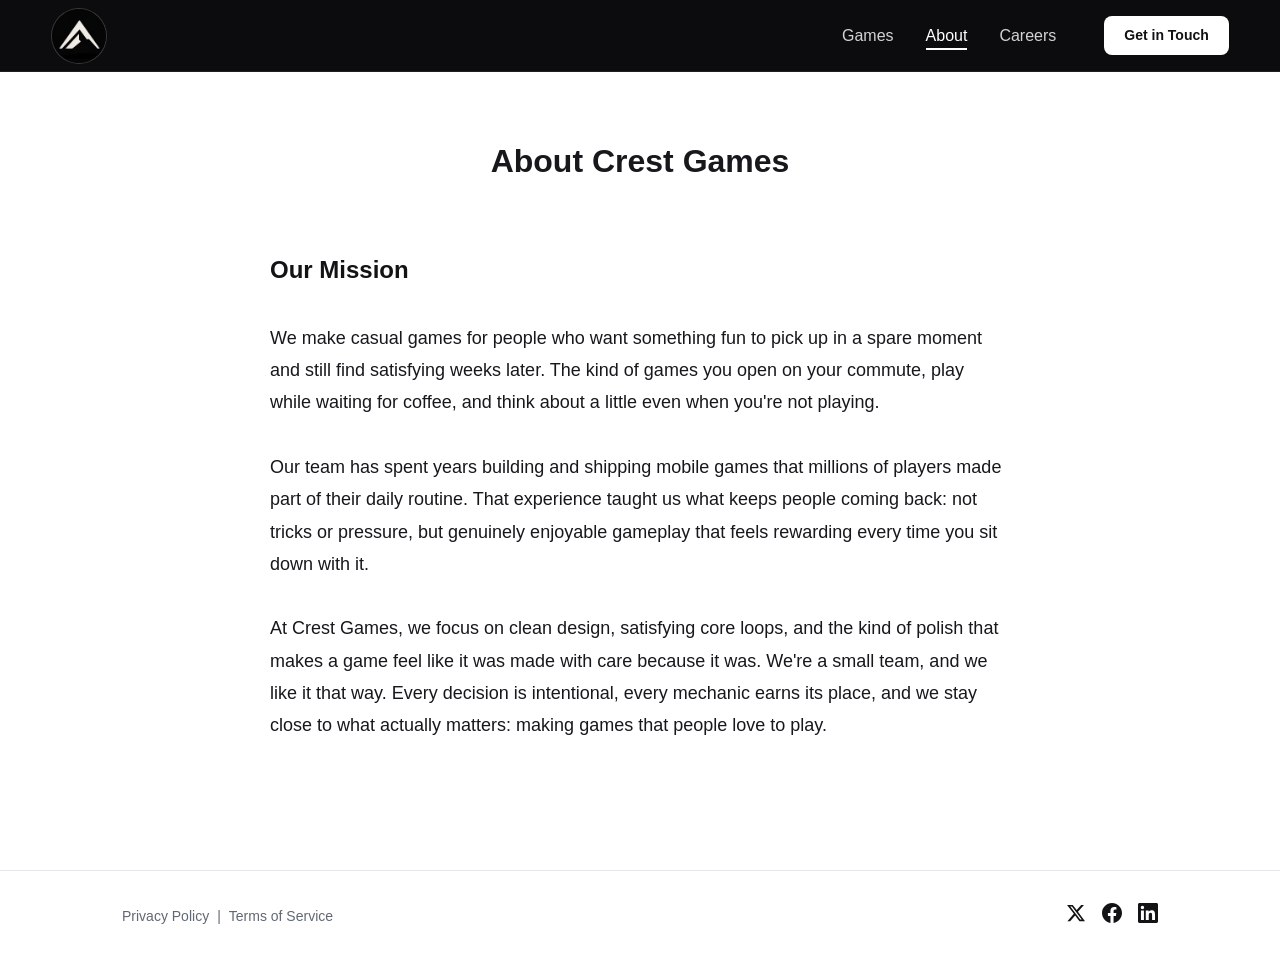
==== commit c18c9944: "deploy: Nimble-Games/crest-site@c7c2d1652cb5ce0b30641ab8d117ed3d512cab43" ====
--- a/about/index.html
+++ b/about/index.html
@@ -1,6 +1,6 @@
 <!DOCTYPE html><html lang="en"> <head><meta charset="UTF-8"><meta name="viewport" content="width=device-width, initial-scale=1.0"><title>About | Crest Games</title><meta name="description" content="Crest Games — A mobile casual game studio building engaging games that players genuinely enjoy coming back to."><link rel="canonical" href="https://crest.gs/about"><!-- Favicon --><link rel="icon" type="image/png" href="/logo.png"><link rel="apple-touch-icon" href="/logo.png"><!-- Open Graph --><meta property="og:type" content="website"><meta property="og:title" content="About | Crest Games"><meta property="og:description" content="Crest Games — A mobile casual game studio building engaging games that players genuinely enjoy coming back to."><meta property="og:url" content="https://crest.gs/about"><meta property="og:image" content="https://crest.gs/logo-text.png"><meta property="og:site_name" content="Crest Games"><!-- Twitter Card --><meta name="twitter:card" content="summary"><meta name="twitter:title" content="About | Crest Games"><meta name="twitter:description" content="Crest Games — A mobile casual game studio building engaging games that players genuinely enjoy coming back to."><meta name="twitter:image" content="https://crest.gs/logo-text.png"><!-- Fonts: Satoshi (Fontshare) --><link rel="preconnect" href="https://api.fontshare.com" crossorigin><link href="https://api.fontshare.com/v2/css?f[]=satoshi@300,400,500,700,900&display=swap" rel="stylesheet"><style>.about-content[data-astro-cid-kh7btl4r]{max-width:740px;margin-inline:auto}.about-block[data-astro-cid-kh7btl4r]{margin-bottom:var(--space-xl)}.about-block[data-astro-cid-kh7btl4r] h2[data-astro-cid-kh7btl4r]{font-size:var(--font-size-xl);color:var(--color-accent);margin-bottom:var(--space-lg)}.about-block[data-astro-cid-kh7btl4r] p[data-astro-cid-kh7btl4r]{font-size:var(--font-size-lg);line-height:1.8;color:var(--color-text);margin-bottom:var(--space-lg)}
 </style>
-<link rel="stylesheet" href="/_astro/BaseLayout.Bu2Nn2dx.css"></head> <body> <a href="#main-content" class="skip-link">Skip to content</a> <header class="site-header" data-astro-cid-3ef6ksr2> <nav class="nav" aria-label="Main navigation" data-astro-cid-3ef6ksr2> <a href="/" class="nav-logo" aria-label="Crest Games home" data-astro-cid-3ef6ksr2> <img src="/logo-header.png" alt="" width="56" height="56" data-astro-cid-3ef6ksr2> </a> <ul class="nav-links" id="nav-links" data-astro-cid-3ef6ksr2> <li data-astro-cid-3ef6ksr2> <a href="/games" data-astro-cid-3ef6ksr2> Games </a> </li><li data-astro-cid-3ef6ksr2> <a href="/about" aria-current="page" data-astro-cid-3ef6ksr2> About </a> </li><li data-astro-cid-3ef6ksr2> <a href="/careers" data-astro-cid-3ef6ksr2> Careers </a> </li> </ul> <a href="/contact" class="cta-button nav-cta" data-astro-cid-3ef6ksr2>Get in Touch</a> <button class="mobile-menu-toggle" aria-label="Toggle menu" aria-expanded="false" aria-controls="nav-links" data-astro-cid-3ef6ksr2> <span data-astro-cid-3ef6ksr2></span> <span data-astro-cid-3ef6ksr2></span> <span data-astro-cid-3ef6ksr2></span> </button> </nav> </header> <script type="module">const e=document.querySelector(".mobile-menu-toggle"),t=document.getElementById("nav-links");e&&t&&e.addEventListener("click",()=>{const n=e.getAttribute("aria-expanded")==="true";e.setAttribute("aria-expanded",String(!n)),t.classList.toggle("is-open")});</script> <main id="main-content">  <section class="page-section" data-astro-cid-kh7btl4r> <div class="container" data-astro-cid-kh7btl4r> <div class="page-header" data-astro-cid-kh7btl4r> <h1 data-astro-cid-kh7btl4r>About Crest Games</h1> </div> <div class="about-content" data-astro-cid-kh7btl4r> <div class="about-block" data-astro-cid-kh7btl4r> <h2 data-astro-cid-kh7btl4r>Our Mission</h2> <p data-astro-cid-kh7btl4r>
+<link rel="stylesheet" href="/_astro/BaseLayout.CDjZquDI.css"></head> <body> <a href="#main-content" class="skip-link">Skip to content</a> <header class="site-header" data-astro-cid-3ef6ksr2> <nav class="nav" aria-label="Main navigation" data-astro-cid-3ef6ksr2> <a href="/" class="nav-logo" aria-label="Crest Games home" data-astro-cid-3ef6ksr2> <img src="/logo-header.png" alt="" width="56" height="56" data-astro-cid-3ef6ksr2> </a> <ul class="nav-links" id="nav-links" data-astro-cid-3ef6ksr2> <li data-astro-cid-3ef6ksr2> <a href="/games" data-astro-cid-3ef6ksr2> Games </a> </li><li data-astro-cid-3ef6ksr2> <a href="/about" aria-current="page" data-astro-cid-3ef6ksr2> About </a> </li><li data-astro-cid-3ef6ksr2> <a href="/careers" data-astro-cid-3ef6ksr2> Careers </a> </li> </ul> <a href="/contact" class="cta-button nav-cta" data-astro-cid-3ef6ksr2>Get in Touch</a> <button class="mobile-menu-toggle" aria-label="Toggle menu" aria-expanded="false" aria-controls="nav-links" data-astro-cid-3ef6ksr2> <span data-astro-cid-3ef6ksr2></span> <span data-astro-cid-3ef6ksr2></span> <span data-astro-cid-3ef6ksr2></span> </button> </nav> </header> <script type="module">const e=document.querySelector(".mobile-menu-toggle"),t=document.getElementById("nav-links");e&&t&&e.addEventListener("click",()=>{const n=e.getAttribute("aria-expanded")==="true";e.setAttribute("aria-expanded",String(!n)),t.classList.toggle("is-open")});</script> <main id="main-content">  <section class="page-section" data-astro-cid-kh7btl4r> <div class="container" data-astro-cid-kh7btl4r> <div class="page-header" data-astro-cid-kh7btl4r> <h1 data-astro-cid-kh7btl4r>About Crest Games</h1> </div> <div class="about-content" data-astro-cid-kh7btl4r> <div class="about-block" data-astro-cid-kh7btl4r> <h2 data-astro-cid-kh7btl4r>Our Mission</h2> <p data-astro-cid-kh7btl4r>
 We make casual games for people who want something fun to pick up in a spare moment
             and still find satisfying weeks later. The kind of games you open on your commute,
             play while waiting for coffee, and think about a little even when you're not playing.
--- a/_astro/BaseLayout.CDjZquDI.css
+++ b/_astro/BaseLayout.CDjZquDI.css
@@ -0,0 +1 @@
+.site-header[data-astro-cid-3ef6ksr2]{height:var(--header-height);display:flex;align-items:center;position:sticky;top:0;background-color:#0c0c0f;z-index:100;border-bottom:1px solid rgba(255,255,255,.08)}.nav[data-astro-cid-3ef6ksr2]{display:flex;align-items:center;gap:var(--space-lg);width:100%;padding-inline:clamp(1.25rem,4vw,4rem)}.nav-logo[data-astro-cid-3ef6ksr2]{display:inline-flex;align-items:center;justify-content:center;width:56px;height:56px;border-radius:50%;background-color:#131316;border:1px solid rgba(255,255,255,.16);overflow:hidden;transition:transform .2s ease,box-shadow .2s ease;flex-shrink:0}.nav-logo[data-astro-cid-3ef6ksr2]:hover{transform:translateY(-1px);box-shadow:0 6px 18px #0000002e;text-decoration:none}.nav-logo[data-astro-cid-3ef6ksr2] img[data-astro-cid-3ef6ksr2]{display:block;width:100%;height:100%;object-fit:cover}.nav-links[data-astro-cid-3ef6ksr2]{display:flex;gap:var(--space-lg);margin-left:auto}.nav-links[data-astro-cid-3ef6ksr2] a[data-astro-cid-3ef6ksr2]{color:#ffffffd1;font-weight:500;font-size:var(--font-size-base);text-decoration:none;padding:var(--space-xs) 0;border-bottom:2px solid transparent;transition:border-color .2s ease}.nav-links[data-astro-cid-3ef6ksr2] a[data-astro-cid-3ef6ksr2]:hover,.nav-links[data-astro-cid-3ef6ksr2] a[data-astro-cid-3ef6ksr2][aria-current=page]{border-bottom-color:#fff;color:#fff;text-decoration:none}.nav-cta[data-astro-cid-3ef6ksr2]{margin-left:var(--space-md);white-space:nowrap;font-size:var(--font-size-sm);padding:.5rem 1.25rem;background-color:#fff;color:#111114}.nav-cta[data-astro-cid-3ef6ksr2]:hover{background-color:#ffffffd9}.mobile-menu-toggle[data-astro-cid-3ef6ksr2]{display:none;flex-direction:column;gap:5px;background:none;border:none;cursor:pointer;padding:var(--space-sm);margin-left:auto}.mobile-menu-toggle[data-astro-cid-3ef6ksr2] span[data-astro-cid-3ef6ksr2]{display:block;width:24px;height:2px;background-color:#fff;border-radius:2px;transition:transform .2s ease,opacity .2s ease}.mobile-menu-toggle[data-astro-cid-3ef6ksr2][aria-expanded=true] span[data-astro-cid-3ef6ksr2]:nth-child(1){transform:translateY(7px) rotate(45deg)}.mobile-menu-toggle[data-astro-cid-3ef6ksr2][aria-expanded=true] span[data-astro-cid-3ef6ksr2]:nth-child(2){opacity:0}.mobile-menu-toggle[data-astro-cid-3ef6ksr2][aria-expanded=true] span[data-astro-cid-3ef6ksr2]:nth-child(3){transform:translateY(-7px) rotate(-45deg)}@media(max-width:768px){.mobile-menu-toggle[data-astro-cid-3ef6ksr2]{display:flex}.nav-links[data-astro-cid-3ef6ksr2]{display:none;position:absolute;top:var(--header-height);left:0;right:0;flex-direction:column;background:#0c0c10eb;backdrop-filter:blur(18px) saturate(140%);-webkit-backdrop-filter:blur(18px) saturate(140%);padding:var(--space-lg);border-bottom:1px solid rgba(255,255,255,.1);gap:var(--space-md)}.nav-links[data-astro-cid-3ef6ksr2].is-open{display:flex}.nav-cta[data-astro-cid-3ef6ksr2]{display:none}.nav-links[data-astro-cid-3ef6ksr2].is-open+.nav-cta[data-astro-cid-3ef6ksr2]{display:none}}.social-icons[data-astro-cid-dv46nlzh]{display:flex;gap:var(--space-md)}.social-icons[data-astro-cid-dv46nlzh] a[data-astro-cid-dv46nlzh]{color:var(--color-accent);transition:opacity .2s ease;text-decoration:none}.social-icons[data-astro-cid-dv46nlzh] a[data-astro-cid-dv46nlzh]:hover{opacity:.7;text-decoration:none}.site-footer[data-astro-cid-sz7xmlte]{border-top:1px solid var(--color-border);padding:var(--space-lg) 0}.footer-inner[data-astro-cid-sz7xmlte]{display:flex;justify-content:space-between;align-items:center;flex-wrap:wrap;gap:var(--space-md)}.footer-legal[data-astro-cid-sz7xmlte]{display:flex;gap:var(--space-sm);align-items:center;font-size:var(--font-size-sm)}.footer-legal[data-astro-cid-sz7xmlte] a[data-astro-cid-sz7xmlte]{color:var(--color-text-muted);text-decoration:none}.footer-legal[data-astro-cid-sz7xmlte] a[data-astro-cid-sz7xmlte]:hover{color:var(--color-accent);text-decoration:underline}.footer-legal[data-astro-cid-sz7xmlte] span[data-astro-cid-sz7xmlte]{color:var(--color-text-muted)}@media(max-width:768px){.footer-inner[data-astro-cid-sz7xmlte]{flex-direction:column;text-align:center}}:root{--color-bg: #FFFFFF;--color-bg-card: #F6F7F9;--color-accent: #131316;--color-accent-hover: #000000;--color-accent-contrast: #FFFFFF;--color-text: #17181C;--color-text-muted: #626873;--color-border: #E6E7EB;--font-family: "Satoshi", -apple-system, BlinkMacSystemFont, "Segoe UI", sans-serif;--font-size-sm: .875rem;--font-size-base: 1rem;--font-size-lg: 1.125rem;--font-size-xl: 1.5rem;--font-size-2xl: 2rem;--font-size-3xl: 3rem;--space-xs: .25rem;--space-sm: .5rem;--space-md: 1rem;--space-lg: 2rem;--space-xl: 4rem;--space-2xl: 8rem;--max-width: 1100px;--header-height: 72px;--radius-sm: 4px;--radius-md: 8px;--radius-lg: 12px}*,*:before,*:after{box-sizing:border-box;margin:0;padding:0}html{scroll-behavior:smooth}body{font-family:var(--font-family);font-size:var(--font-size-base);color:var(--color-text);background-color:var(--color-bg);line-height:1.6;min-height:100vh;display:flex;flex-direction:column;-webkit-font-smoothing:antialiased;-moz-osx-font-smoothing:grayscale}main{flex:1}img{max-width:100%;height:auto;display:block}a{color:var(--color-accent);text-decoration:none}a:hover{text-decoration:underline}ul{list-style:none}.container{width:100%;max-width:var(--max-width);margin-inline:auto;padding-inline:var(--space-lg)}.cta-button{display:inline-block;background-color:var(--color-accent);color:var(--color-accent-contrast);padding:.75rem 1.75rem;border-radius:var(--radius-md);font-weight:600;font-size:var(--font-size-base);font-family:var(--font-family);text-decoration:none;border:none;cursor:pointer;transition:background-color .2s ease}.cta-button:hover{background-color:var(--color-accent-hover);text-decoration:none}.page-section{padding:var(--space-xl) 0}.page-header{text-align:center;margin-bottom:var(--space-xl)}.page-header h1{font-size:var(--font-size-2xl);color:var(--color-text);margin-bottom:var(--space-md)}.page-header p{font-size:var(--font-size-lg);color:var(--color-text-muted);max-width:600px;margin-inline:auto}.skip-link{position:absolute;top:-100%;left:var(--space-md);background:var(--color-accent);color:var(--color-accent-contrast);padding:var(--space-sm) var(--space-md);border-radius:var(--radius-sm);z-index:1000;font-weight:600}.skip-link:focus{top:var(--space-md)}
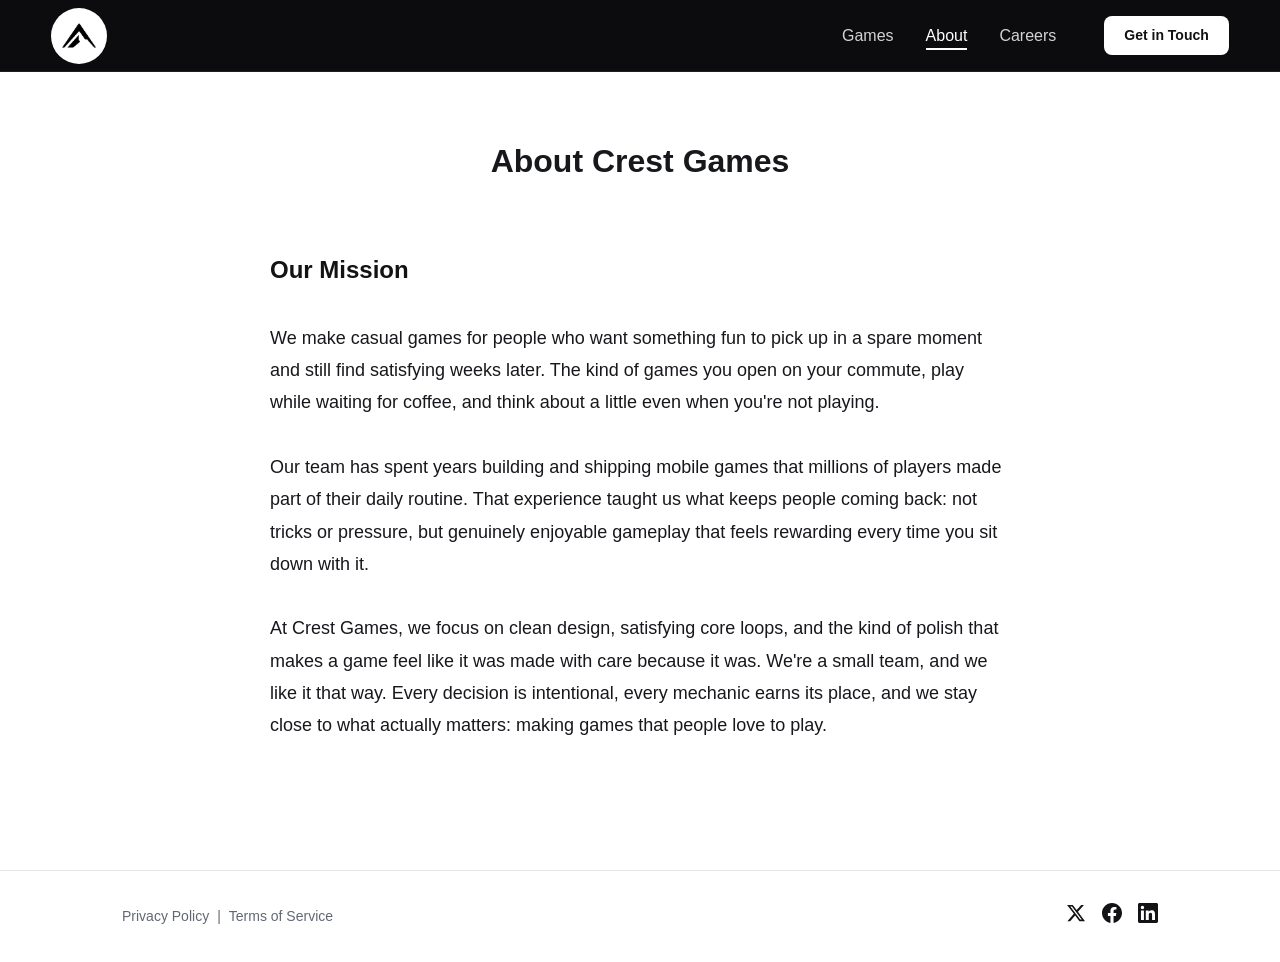
==== commit 3dfaca61: "deploy: Nimble-Games/crest-site@6b76951d31c34de9723d6e1f3de04f0567517586" ====
--- a/about/index.html
+++ b/about/index.html
@@ -1,6 +1,6 @@
 <!DOCTYPE html><html lang="en"> <head><meta charset="UTF-8"><meta name="viewport" content="width=device-width, initial-scale=1.0"><title>About | Crest Games</title><meta name="description" content="Crest Games — A mobile casual game studio building engaging games that players genuinely enjoy coming back to."><link rel="canonical" href="https://crest.gs/about"><!-- Favicon --><link rel="icon" type="image/png" href="/logo.png"><link rel="apple-touch-icon" href="/logo.png"><!-- Open Graph --><meta property="og:type" content="website"><meta property="og:title" content="About | Crest Games"><meta property="og:description" content="Crest Games — A mobile casual game studio building engaging games that players genuinely enjoy coming back to."><meta property="og:url" content="https://crest.gs/about"><meta property="og:image" content="https://crest.gs/logo-text.png"><meta property="og:site_name" content="Crest Games"><!-- Twitter Card --><meta name="twitter:card" content="summary"><meta name="twitter:title" content="About | Crest Games"><meta name="twitter:description" content="Crest Games — A mobile casual game studio building engaging games that players genuinely enjoy coming back to."><meta name="twitter:image" content="https://crest.gs/logo-text.png"><!-- Fonts: Satoshi (Fontshare) --><link rel="preconnect" href="https://api.fontshare.com" crossorigin><link href="https://api.fontshare.com/v2/css?f[]=satoshi@300,400,500,700,900&display=swap" rel="stylesheet"><style>.about-content[data-astro-cid-kh7btl4r]{max-width:740px;margin-inline:auto}.about-block[data-astro-cid-kh7btl4r]{margin-bottom:var(--space-xl)}.about-block[data-astro-cid-kh7btl4r] h2[data-astro-cid-kh7btl4r]{font-size:var(--font-size-xl);color:var(--color-accent);margin-bottom:var(--space-lg)}.about-block[data-astro-cid-kh7btl4r] p[data-astro-cid-kh7btl4r]{font-size:var(--font-size-lg);line-height:1.8;color:var(--color-text);margin-bottom:var(--space-lg)}
 </style>
-<link rel="stylesheet" href="/_astro/BaseLayout.CDjZquDI.css"></head> <body> <a href="#main-content" class="skip-link">Skip to content</a> <header class="site-header" data-astro-cid-3ef6ksr2> <nav class="nav" aria-label="Main navigation" data-astro-cid-3ef6ksr2> <a href="/" class="nav-logo" aria-label="Crest Games home" data-astro-cid-3ef6ksr2> <img src="/logo-header.png" alt="" width="56" height="56" data-astro-cid-3ef6ksr2> </a> <ul class="nav-links" id="nav-links" data-astro-cid-3ef6ksr2> <li data-astro-cid-3ef6ksr2> <a href="/games" data-astro-cid-3ef6ksr2> Games </a> </li><li data-astro-cid-3ef6ksr2> <a href="/about" aria-current="page" data-astro-cid-3ef6ksr2> About </a> </li><li data-astro-cid-3ef6ksr2> <a href="/careers" data-astro-cid-3ef6ksr2> Careers </a> </li> </ul> <a href="/contact" class="cta-button nav-cta" data-astro-cid-3ef6ksr2>Get in Touch</a> <button class="mobile-menu-toggle" aria-label="Toggle menu" aria-expanded="false" aria-controls="nav-links" data-astro-cid-3ef6ksr2> <span data-astro-cid-3ef6ksr2></span> <span data-astro-cid-3ef6ksr2></span> <span data-astro-cid-3ef6ksr2></span> </button> </nav> </header> <script type="module">const e=document.querySelector(".mobile-menu-toggle"),t=document.getElementById("nav-links");e&&t&&e.addEventListener("click",()=>{const n=e.getAttribute("aria-expanded")==="true";e.setAttribute("aria-expanded",String(!n)),t.classList.toggle("is-open")});</script> <main id="main-content">  <section class="page-section" data-astro-cid-kh7btl4r> <div class="container" data-astro-cid-kh7btl4r> <div class="page-header" data-astro-cid-kh7btl4r> <h1 data-astro-cid-kh7btl4r>About Crest Games</h1> </div> <div class="about-content" data-astro-cid-kh7btl4r> <div class="about-block" data-astro-cid-kh7btl4r> <h2 data-astro-cid-kh7btl4r>Our Mission</h2> <p data-astro-cid-kh7btl4r>
+<link rel="stylesheet" href="/_astro/BaseLayout.SMaw3-da.css"></head> <body> <a href="#main-content" class="skip-link">Skip to content</a> <header class="site-header" data-astro-cid-3ef6ksr2> <nav class="nav" aria-label="Main navigation" data-astro-cid-3ef6ksr2> <a href="/" class="nav-logo" aria-label="Crest Games home" data-astro-cid-3ef6ksr2> <img src="/logo.png" alt="" width="56" height="56" data-astro-cid-3ef6ksr2> </a> <ul class="nav-links" id="nav-links" data-astro-cid-3ef6ksr2> <li data-astro-cid-3ef6ksr2> <a href="/games" data-astro-cid-3ef6ksr2> Games </a> </li><li data-astro-cid-3ef6ksr2> <a href="/about" aria-current="page" data-astro-cid-3ef6ksr2> About </a> </li><li data-astro-cid-3ef6ksr2> <a href="/careers" data-astro-cid-3ef6ksr2> Careers </a> </li> </ul> <a href="/contact" class="cta-button nav-cta" data-astro-cid-3ef6ksr2>Get in Touch</a> <button class="mobile-menu-toggle" aria-label="Toggle menu" aria-expanded="false" aria-controls="nav-links" data-astro-cid-3ef6ksr2> <span data-astro-cid-3ef6ksr2></span> <span data-astro-cid-3ef6ksr2></span> <span data-astro-cid-3ef6ksr2></span> </button> </nav> </header> <script type="module">const e=document.querySelector(".mobile-menu-toggle"),t=document.getElementById("nav-links");e&&t&&e.addEventListener("click",()=>{const n=e.getAttribute("aria-expanded")==="true";e.setAttribute("aria-expanded",String(!n)),t.classList.toggle("is-open")});</script> <main id="main-content">  <section class="page-section" data-astro-cid-kh7btl4r> <div class="container" data-astro-cid-kh7btl4r> <div class="page-header" data-astro-cid-kh7btl4r> <h1 data-astro-cid-kh7btl4r>About Crest Games</h1> </div> <div class="about-content" data-astro-cid-kh7btl4r> <div class="about-block" data-astro-cid-kh7btl4r> <h2 data-astro-cid-kh7btl4r>Our Mission</h2> <p data-astro-cid-kh7btl4r>
 We make casual games for people who want something fun to pick up in a spare moment
             and still find satisfying weeks later. The kind of games you open on your commute,
             play while waiting for coffee, and think about a little even when you're not playing.
--- a/_astro/BaseLayout.SMaw3-da.css
+++ b/_astro/BaseLayout.SMaw3-da.css
@@ -0,0 +1 @@
+.site-header[data-astro-cid-3ef6ksr2]{height:var(--header-height);display:flex;align-items:center;position:sticky;top:0;background-color:#0c0c0f;z-index:100;border-bottom:1px solid rgba(255,255,255,.08)}.nav[data-astro-cid-3ef6ksr2]{display:flex;align-items:center;gap:var(--space-lg);width:100%;padding-inline:clamp(1.25rem,4vw,4rem)}.nav-logo[data-astro-cid-3ef6ksr2]{display:inline-flex;align-items:center;justify-content:center;width:56px;height:56px;border-radius:50%;background-color:#fff;overflow:hidden;transition:transform .2s ease,box-shadow .2s ease;flex-shrink:0}.nav-logo[data-astro-cid-3ef6ksr2]:hover{transform:translateY(-1px);box-shadow:0 6px 18px #0000002e;text-decoration:none}.nav-logo[data-astro-cid-3ef6ksr2] img[data-astro-cid-3ef6ksr2]{display:block;width:68%;height:68%;object-fit:contain}.nav-links[data-astro-cid-3ef6ksr2]{display:flex;gap:var(--space-lg);margin-left:auto}.nav-links[data-astro-cid-3ef6ksr2] a[data-astro-cid-3ef6ksr2]{color:#ffffffd1;font-weight:500;font-size:var(--font-size-base);text-decoration:none;padding:var(--space-xs) 0;border-bottom:2px solid transparent;transition:border-color .2s ease}.nav-links[data-astro-cid-3ef6ksr2] a[data-astro-cid-3ef6ksr2]:hover,.nav-links[data-astro-cid-3ef6ksr2] a[data-astro-cid-3ef6ksr2][aria-current=page]{border-bottom-color:#fff;color:#fff;text-decoration:none}.nav-cta[data-astro-cid-3ef6ksr2]{margin-left:var(--space-md);white-space:nowrap;font-size:var(--font-size-sm);padding:.5rem 1.25rem;background-color:#fff;color:#111114}.nav-cta[data-astro-cid-3ef6ksr2]:hover{background-color:#ffffffd9}.mobile-menu-toggle[data-astro-cid-3ef6ksr2]{display:none;flex-direction:column;gap:5px;background:none;border:none;cursor:pointer;padding:var(--space-sm);margin-left:auto}.mobile-menu-toggle[data-astro-cid-3ef6ksr2] span[data-astro-cid-3ef6ksr2]{display:block;width:24px;height:2px;background-color:#fff;border-radius:2px;transition:transform .2s ease,opacity .2s ease}.mobile-menu-toggle[data-astro-cid-3ef6ksr2][aria-expanded=true] span[data-astro-cid-3ef6ksr2]:nth-child(1){transform:translateY(7px) rotate(45deg)}.mobile-menu-toggle[data-astro-cid-3ef6ksr2][aria-expanded=true] span[data-astro-cid-3ef6ksr2]:nth-child(2){opacity:0}.mobile-menu-toggle[data-astro-cid-3ef6ksr2][aria-expanded=true] span[data-astro-cid-3ef6ksr2]:nth-child(3){transform:translateY(-7px) rotate(-45deg)}@media(max-width:768px){.mobile-menu-toggle[data-astro-cid-3ef6ksr2]{display:flex}.nav-links[data-astro-cid-3ef6ksr2]{display:none;position:absolute;top:var(--header-height);left:0;right:0;flex-direction:column;background:#0c0c10eb;backdrop-filter:blur(18px) saturate(140%);-webkit-backdrop-filter:blur(18px) saturate(140%);padding:var(--space-lg);border-bottom:1px solid rgba(255,255,255,.1);gap:var(--space-md)}.nav-links[data-astro-cid-3ef6ksr2].is-open{display:flex}.nav-cta[data-astro-cid-3ef6ksr2]{display:none}.nav-links[data-astro-cid-3ef6ksr2].is-open+.nav-cta[data-astro-cid-3ef6ksr2]{display:none}}.social-icons[data-astro-cid-dv46nlzh]{display:flex;gap:var(--space-md)}.social-icons[data-astro-cid-dv46nlzh] a[data-astro-cid-dv46nlzh]{color:var(--color-accent);transition:opacity .2s ease;text-decoration:none}.social-icons[data-astro-cid-dv46nlzh] a[data-astro-cid-dv46nlzh]:hover{opacity:.7;text-decoration:none}.site-footer[data-astro-cid-sz7xmlte]{border-top:1px solid var(--color-border);padding:var(--space-lg) 0}.footer-inner[data-astro-cid-sz7xmlte]{display:flex;justify-content:space-between;align-items:center;flex-wrap:wrap;gap:var(--space-md)}.footer-legal[data-astro-cid-sz7xmlte]{display:flex;gap:var(--space-sm);align-items:center;font-size:var(--font-size-sm)}.footer-legal[data-astro-cid-sz7xmlte] a[data-astro-cid-sz7xmlte]{color:var(--color-text-muted);text-decoration:none}.footer-legal[data-astro-cid-sz7xmlte] a[data-astro-cid-sz7xmlte]:hover{color:var(--color-accent);text-decoration:underline}.footer-legal[data-astro-cid-sz7xmlte] span[data-astro-cid-sz7xmlte]{color:var(--color-text-muted)}@media(max-width:768px){.footer-inner[data-astro-cid-sz7xmlte]{flex-direction:column;text-align:center}}:root{--color-bg: #FFFFFF;--color-bg-card: #F6F7F9;--color-accent: #131316;--color-accent-hover: #000000;--color-accent-contrast: #FFFFFF;--color-text: #17181C;--color-text-muted: #626873;--color-border: #E6E7EB;--font-family: "Satoshi", -apple-system, BlinkMacSystemFont, "Segoe UI", sans-serif;--font-size-sm: .875rem;--font-size-base: 1rem;--font-size-lg: 1.125rem;--font-size-xl: 1.5rem;--font-size-2xl: 2rem;--font-size-3xl: 3rem;--space-xs: .25rem;--space-sm: .5rem;--space-md: 1rem;--space-lg: 2rem;--space-xl: 4rem;--space-2xl: 8rem;--max-width: 1100px;--header-height: 72px;--radius-sm: 4px;--radius-md: 8px;--radius-lg: 12px}*,*:before,*:after{box-sizing:border-box;margin:0;padding:0}html{scroll-behavior:smooth}body{font-family:var(--font-family);font-size:var(--font-size-base);color:var(--color-text);background-color:var(--color-bg);line-height:1.6;min-height:100vh;display:flex;flex-direction:column;-webkit-font-smoothing:antialiased;-moz-osx-font-smoothing:grayscale}main{flex:1}img{max-width:100%;height:auto;display:block}a{color:var(--color-accent);text-decoration:none}a:hover{text-decoration:underline}ul{list-style:none}.container{width:100%;max-width:var(--max-width);margin-inline:auto;padding-inline:var(--space-lg)}.cta-button{display:inline-block;background-color:var(--color-accent);color:var(--color-accent-contrast);padding:.75rem 1.75rem;border-radius:var(--radius-md);font-weight:600;font-size:var(--font-size-base);font-family:var(--font-family);text-decoration:none;border:none;cursor:pointer;transition:background-color .2s ease}.cta-button:hover{background-color:var(--color-accent-hover);text-decoration:none}.page-section{padding:var(--space-xl) 0}.page-header{text-align:center;margin-bottom:var(--space-xl)}.page-header h1{font-size:var(--font-size-2xl);color:var(--color-text);margin-bottom:var(--space-md)}.page-header p{font-size:var(--font-size-lg);color:var(--color-text-muted);max-width:600px;margin-inline:auto}.skip-link{position:absolute;top:-100%;left:var(--space-md);background:var(--color-accent);color:var(--color-accent-contrast);padding:var(--space-sm) var(--space-md);border-radius:var(--radius-sm);z-index:1000;font-weight:600}.skip-link:focus{top:var(--space-md)}
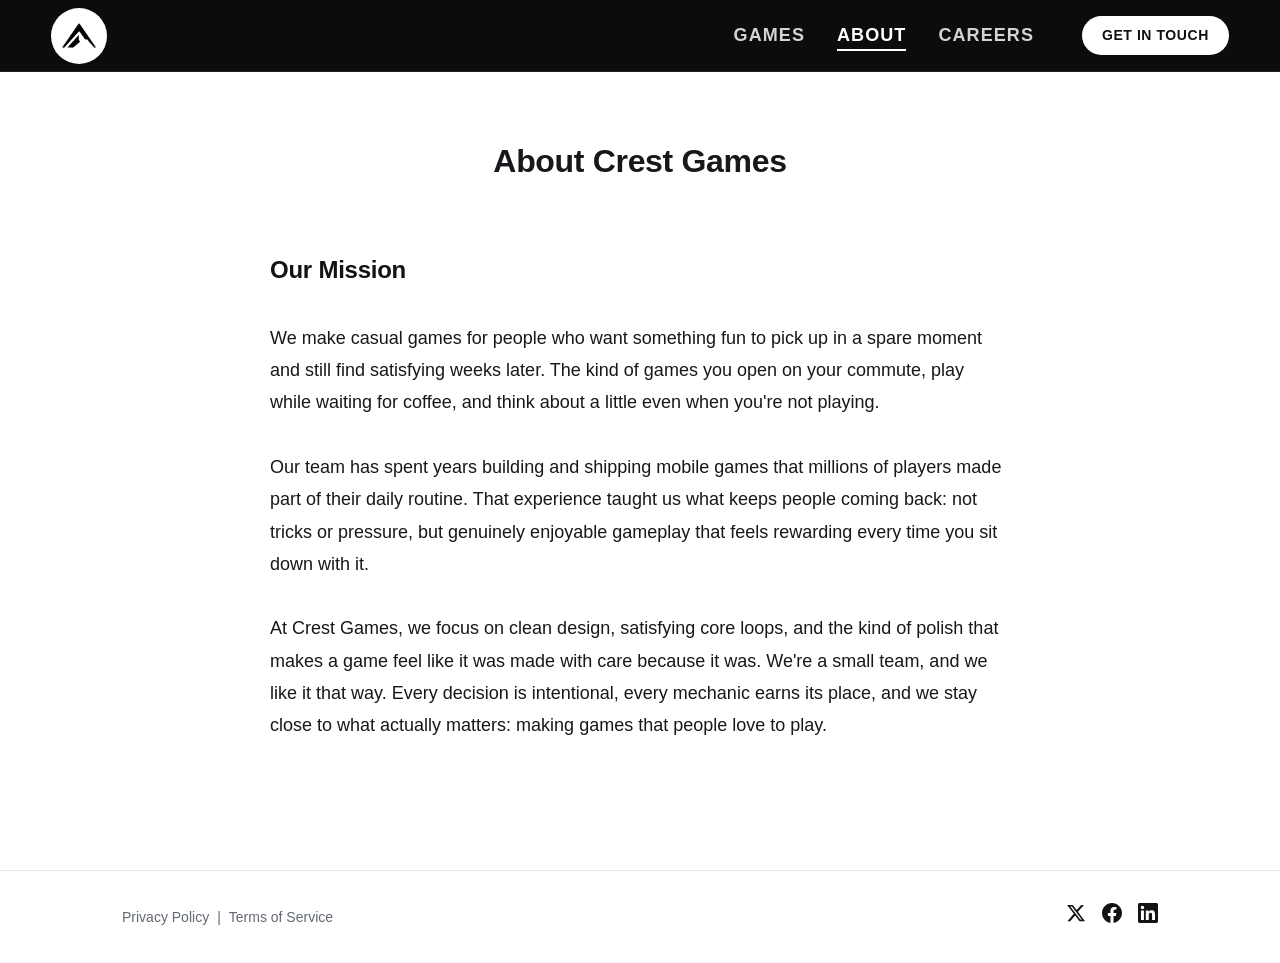
==== commit 4f030208: "deploy: Nimble-Games/crest-site@c1bca19c1dde63e6834079bc997ccd49b3caa44e" ====
--- a/about/index.html
+++ b/about/index.html
@@ -1,6 +1,6 @@
 <!DOCTYPE html><html lang="en"> <head><meta charset="UTF-8"><meta name="viewport" content="width=device-width, initial-scale=1.0"><title>About | Crest Games</title><meta name="description" content="Crest Games — A mobile casual game studio building engaging games that players genuinely enjoy coming back to."><link rel="canonical" href="https://crest.gs/about"><!-- Favicon --><link rel="icon" type="image/png" href="/logo.png"><link rel="apple-touch-icon" href="/logo.png"><!-- Open Graph --><meta property="og:type" content="website"><meta property="og:title" content="About | Crest Games"><meta property="og:description" content="Crest Games — A mobile casual game studio building engaging games that players genuinely enjoy coming back to."><meta property="og:url" content="https://crest.gs/about"><meta property="og:image" content="https://crest.gs/logo-text.png"><meta property="og:site_name" content="Crest Games"><!-- Twitter Card --><meta name="twitter:card" content="summary"><meta name="twitter:title" content="About | Crest Games"><meta name="twitter:description" content="Crest Games — A mobile casual game studio building engaging games that players genuinely enjoy coming back to."><meta name="twitter:image" content="https://crest.gs/logo-text.png"><!-- Fonts: Satoshi (Fontshare) --><link rel="preconnect" href="https://api.fontshare.com" crossorigin><link href="https://api.fontshare.com/v2/css?f[]=satoshi@300,400,500,700,900&display=swap" rel="stylesheet"><style>.about-content[data-astro-cid-kh7btl4r]{max-width:740px;margin-inline:auto}.about-block[data-astro-cid-kh7btl4r]{margin-bottom:var(--space-xl)}.about-block[data-astro-cid-kh7btl4r] h2[data-astro-cid-kh7btl4r]{font-size:var(--font-size-xl);color:var(--color-accent);margin-bottom:var(--space-lg)}.about-block[data-astro-cid-kh7btl4r] p[data-astro-cid-kh7btl4r]{font-size:var(--font-size-lg);line-height:1.8;color:var(--color-text);margin-bottom:var(--space-lg)}
 </style>
-<link rel="stylesheet" href="/_astro/BaseLayout.SMaw3-da.css"></head> <body> <a href="#main-content" class="skip-link">Skip to content</a> <header class="site-header" data-astro-cid-3ef6ksr2> <nav class="nav" aria-label="Main navigation" data-astro-cid-3ef6ksr2> <a href="/" class="nav-logo" aria-label="Crest Games home" data-astro-cid-3ef6ksr2> <img src="/logo.png" alt="" width="56" height="56" data-astro-cid-3ef6ksr2> </a> <ul class="nav-links" id="nav-links" data-astro-cid-3ef6ksr2> <li data-astro-cid-3ef6ksr2> <a href="/games" data-astro-cid-3ef6ksr2> Games </a> </li><li data-astro-cid-3ef6ksr2> <a href="/about" aria-current="page" data-astro-cid-3ef6ksr2> About </a> </li><li data-astro-cid-3ef6ksr2> <a href="/careers" data-astro-cid-3ef6ksr2> Careers </a> </li> </ul> <a href="/contact" class="cta-button nav-cta" data-astro-cid-3ef6ksr2>Get in Touch</a> <button class="mobile-menu-toggle" aria-label="Toggle menu" aria-expanded="false" aria-controls="nav-links" data-astro-cid-3ef6ksr2> <span data-astro-cid-3ef6ksr2></span> <span data-astro-cid-3ef6ksr2></span> <span data-astro-cid-3ef6ksr2></span> </button> </nav> </header> <script type="module">const e=document.querySelector(".mobile-menu-toggle"),t=document.getElementById("nav-links");e&&t&&e.addEventListener("click",()=>{const n=e.getAttribute("aria-expanded")==="true";e.setAttribute("aria-expanded",String(!n)),t.classList.toggle("is-open")});</script> <main id="main-content">  <section class="page-section" data-astro-cid-kh7btl4r> <div class="container" data-astro-cid-kh7btl4r> <div class="page-header" data-astro-cid-kh7btl4r> <h1 data-astro-cid-kh7btl4r>About Crest Games</h1> </div> <div class="about-content" data-astro-cid-kh7btl4r> <div class="about-block" data-astro-cid-kh7btl4r> <h2 data-astro-cid-kh7btl4r>Our Mission</h2> <p data-astro-cid-kh7btl4r>
+<link rel="stylesheet" href="/_astro/BaseLayout.FWkbbMQD.css"></head> <body> <a href="#main-content" class="skip-link">Skip to content</a> <header class="site-header" data-astro-cid-3ef6ksr2> <nav class="nav" aria-label="Main navigation" data-astro-cid-3ef6ksr2> <a href="/" class="nav-logo" aria-label="Crest Games home" data-astro-cid-3ef6ksr2> <img src="/logo.png" alt="" width="56" height="56" data-astro-cid-3ef6ksr2> </a> <ul class="nav-links" id="nav-links" data-astro-cid-3ef6ksr2> <li data-astro-cid-3ef6ksr2> <a href="/games" data-astro-cid-3ef6ksr2> Games </a> </li><li data-astro-cid-3ef6ksr2> <a href="/about" aria-current="page" data-astro-cid-3ef6ksr2> About </a> </li><li data-astro-cid-3ef6ksr2> <a href="/careers" data-astro-cid-3ef6ksr2> Careers </a> </li> </ul> <a href="/contact" class="cta-button nav-cta" data-astro-cid-3ef6ksr2>Get in Touch</a> <button class="mobile-menu-toggle" aria-label="Toggle menu" aria-expanded="false" aria-controls="nav-links" data-astro-cid-3ef6ksr2> <span data-astro-cid-3ef6ksr2></span> <span data-astro-cid-3ef6ksr2></span> <span data-astro-cid-3ef6ksr2></span> </button> </nav> </header> <script type="module">const e=document.querySelector(".mobile-menu-toggle"),t=document.getElementById("nav-links");e&&t&&e.addEventListener("click",()=>{const n=e.getAttribute("aria-expanded")==="true";e.setAttribute("aria-expanded",String(!n)),t.classList.toggle("is-open")});</script> <main id="main-content">  <section class="page-section" data-astro-cid-kh7btl4r> <div class="container" data-astro-cid-kh7btl4r> <div class="page-header" data-astro-cid-kh7btl4r> <h1 data-astro-cid-kh7btl4r>About Crest Games</h1> </div> <div class="about-content" data-astro-cid-kh7btl4r> <div class="about-block" data-astro-cid-kh7btl4r> <h2 data-astro-cid-kh7btl4r>Our Mission</h2> <p data-astro-cid-kh7btl4r>
 We make casual games for people who want something fun to pick up in a spare moment
             and still find satisfying weeks later. The kind of games you open on your commute,
             play while waiting for coffee, and think about a little even when you're not playing.
--- a/_astro/BaseLayout.FWkbbMQD.css
+++ b/_astro/BaseLayout.FWkbbMQD.css
@@ -0,0 +1 @@
+.site-header[data-astro-cid-3ef6ksr2]{height:var(--header-height);display:flex;align-items:center;position:sticky;top:0;background-color:#0c0c0f;z-index:100;border-bottom:1px solid rgba(255,255,255,.08)}.nav[data-astro-cid-3ef6ksr2]{display:flex;align-items:center;gap:var(--space-lg);width:100%;padding-inline:clamp(1.25rem,4vw,4rem)}.nav-logo[data-astro-cid-3ef6ksr2]{display:inline-flex;align-items:center;justify-content:center;width:56px;height:56px;border-radius:50%;background-color:#fff;overflow:hidden;transition:transform .2s ease,box-shadow .2s ease;flex-shrink:0}.nav-logo[data-astro-cid-3ef6ksr2]:hover{transform:translateY(-1px);box-shadow:0 6px 18px #0000002e;text-decoration:none}.nav-logo[data-astro-cid-3ef6ksr2] img[data-astro-cid-3ef6ksr2]{display:block;width:68%;height:68%;object-fit:contain}.nav-links[data-astro-cid-3ef6ksr2]{display:flex;gap:var(--space-lg);margin-left:auto}.nav-links[data-astro-cid-3ef6ksr2] a[data-astro-cid-3ef6ksr2]{color:#ffffffd1;font-weight:900;font-size:1.125rem;text-transform:uppercase;letter-spacing:.06em;text-decoration:none;padding:var(--space-xs) 0;border-bottom:2px solid transparent;transition:border-color .2s ease}.nav-links[data-astro-cid-3ef6ksr2] a[data-astro-cid-3ef6ksr2]:hover,.nav-links[data-astro-cid-3ef6ksr2] a[data-astro-cid-3ef6ksr2][aria-current=page]{border-bottom-color:#fff;color:#fff;text-decoration:none}.nav-cta[data-astro-cid-3ef6ksr2]{margin-left:var(--space-md);white-space:nowrap;font-size:var(--font-size-sm);padding:.5rem 1.25rem;background-color:#fff;color:#111114}.nav-cta[data-astro-cid-3ef6ksr2]:hover{background-color:#ffffffd9}.mobile-menu-toggle[data-astro-cid-3ef6ksr2]{display:none;flex-direction:column;gap:5px;background:none;border:none;cursor:pointer;padding:var(--space-sm);margin-left:auto}.mobile-menu-toggle[data-astro-cid-3ef6ksr2] span[data-astro-cid-3ef6ksr2]{display:block;width:24px;height:2px;background-color:#fff;border-radius:2px;transition:transform .2s ease,opacity .2s ease}.mobile-menu-toggle[data-astro-cid-3ef6ksr2][aria-expanded=true] span[data-astro-cid-3ef6ksr2]:nth-child(1){transform:translateY(7px) rotate(45deg)}.mobile-menu-toggle[data-astro-cid-3ef6ksr2][aria-expanded=true] span[data-astro-cid-3ef6ksr2]:nth-child(2){opacity:0}.mobile-menu-toggle[data-astro-cid-3ef6ksr2][aria-expanded=true] span[data-astro-cid-3ef6ksr2]:nth-child(3){transform:translateY(-7px) rotate(-45deg)}@media(max-width:768px){.mobile-menu-toggle[data-astro-cid-3ef6ksr2]{display:flex}.nav-links[data-astro-cid-3ef6ksr2]{display:none;position:absolute;top:var(--header-height);left:0;right:0;flex-direction:column;background:#0c0c10eb;backdrop-filter:blur(18px) saturate(140%);-webkit-backdrop-filter:blur(18px) saturate(140%);padding:var(--space-lg);border-bottom:1px solid rgba(255,255,255,.1);gap:var(--space-md)}.nav-links[data-astro-cid-3ef6ksr2].is-open{display:flex}.nav-cta[data-astro-cid-3ef6ksr2]{display:none}.nav-links[data-astro-cid-3ef6ksr2].is-open+.nav-cta[data-astro-cid-3ef6ksr2]{display:none}}.social-icons[data-astro-cid-dv46nlzh]{display:flex;gap:var(--space-md)}.social-icons[data-astro-cid-dv46nlzh] a[data-astro-cid-dv46nlzh]{color:var(--color-accent);transition:opacity .2s ease;text-decoration:none}.social-icons[data-astro-cid-dv46nlzh] a[data-astro-cid-dv46nlzh]:hover{opacity:.7;text-decoration:none}.site-footer[data-astro-cid-sz7xmlte]{border-top:1px solid var(--color-border);padding:var(--space-lg) 0}.footer-inner[data-astro-cid-sz7xmlte]{display:flex;justify-content:space-between;align-items:center;flex-wrap:wrap;gap:var(--space-md)}.footer-legal[data-astro-cid-sz7xmlte]{display:flex;gap:var(--space-sm);align-items:center;font-size:var(--font-size-sm)}.footer-legal[data-astro-cid-sz7xmlte] a[data-astro-cid-sz7xmlte]{color:var(--color-text-muted);text-decoration:none}.footer-legal[data-astro-cid-sz7xmlte] a[data-astro-cid-sz7xmlte]:hover{color:var(--color-accent);text-decoration:underline}.footer-legal[data-astro-cid-sz7xmlte] span[data-astro-cid-sz7xmlte]{color:var(--color-text-muted)}@media(max-width:768px){.footer-inner[data-astro-cid-sz7xmlte]{flex-direction:column;text-align:center}}:root{--color-bg: #FFFFFF;--color-bg-card: #F6F7F9;--color-accent: #131316;--color-accent-hover: #000000;--color-accent-contrast: #FFFFFF;--color-text: #17181C;--color-text-muted: #626873;--color-border: #E6E7EB;--font-family: "Satoshi", -apple-system, BlinkMacSystemFont, "Segoe UI", sans-serif;--font-size-sm: .875rem;--font-size-base: 1.0625rem;--font-size-lg: 1.125rem;--font-size-xl: 1.5rem;--font-size-2xl: 2rem;--font-size-3xl: 3rem;--space-xs: .25rem;--space-sm: .5rem;--space-md: 1rem;--space-lg: 2rem;--space-xl: 4rem;--space-2xl: 8rem;--max-width: 1100px;--header-height: 72px;--radius-sm: 4px;--radius-md: 8px;--radius-lg: 12px}*,*:before,*:after{box-sizing:border-box;margin:0;padding:0}html{scroll-behavior:smooth}body{font-family:var(--font-family);font-size:var(--font-size-base);color:var(--color-text);background-color:var(--color-bg);line-height:1.6;font-weight:500;min-height:100vh;display:flex;flex-direction:column;-webkit-font-smoothing:antialiased;-moz-osx-font-smoothing:grayscale}main{flex:1}img{max-width:100%;height:auto;display:block}a{color:var(--color-accent);text-decoration:none}a:hover{text-decoration:underline}ul{list-style:none}.container{width:100%;max-width:var(--max-width);margin-inline:auto;padding-inline:var(--space-lg)}.cta-button{display:inline-block;background-color:var(--color-accent);color:var(--color-accent-contrast);padding:.75rem 1.75rem;border-radius:999px;font-weight:700;font-size:var(--font-size-base);text-transform:uppercase;letter-spacing:.04em;font-family:var(--font-family);text-decoration:none;border:none;cursor:pointer;transition:background-color .2s ease}.cta-button:hover{background-color:var(--color-accent-hover);text-decoration:none}.page-section{padding:var(--space-xl) 0}.page-header{text-align:center;margin-bottom:var(--space-xl)}.page-header h1{font-size:var(--font-size-2xl);color:var(--color-text);margin-bottom:var(--space-md)}.page-header p{font-size:var(--font-size-lg);color:var(--color-text-muted);max-width:600px;margin-inline:auto}.skip-link{position:absolute;top:-100%;left:var(--space-md);background:var(--color-accent);color:var(--color-accent-contrast);padding:var(--space-sm) var(--space-md);border-radius:var(--radius-sm);z-index:1000;font-weight:600}.skip-link:focus{top:var(--space-md)}h1,h2,h3,h4,h5,h6{font-weight:900;letter-spacing:-.01em}
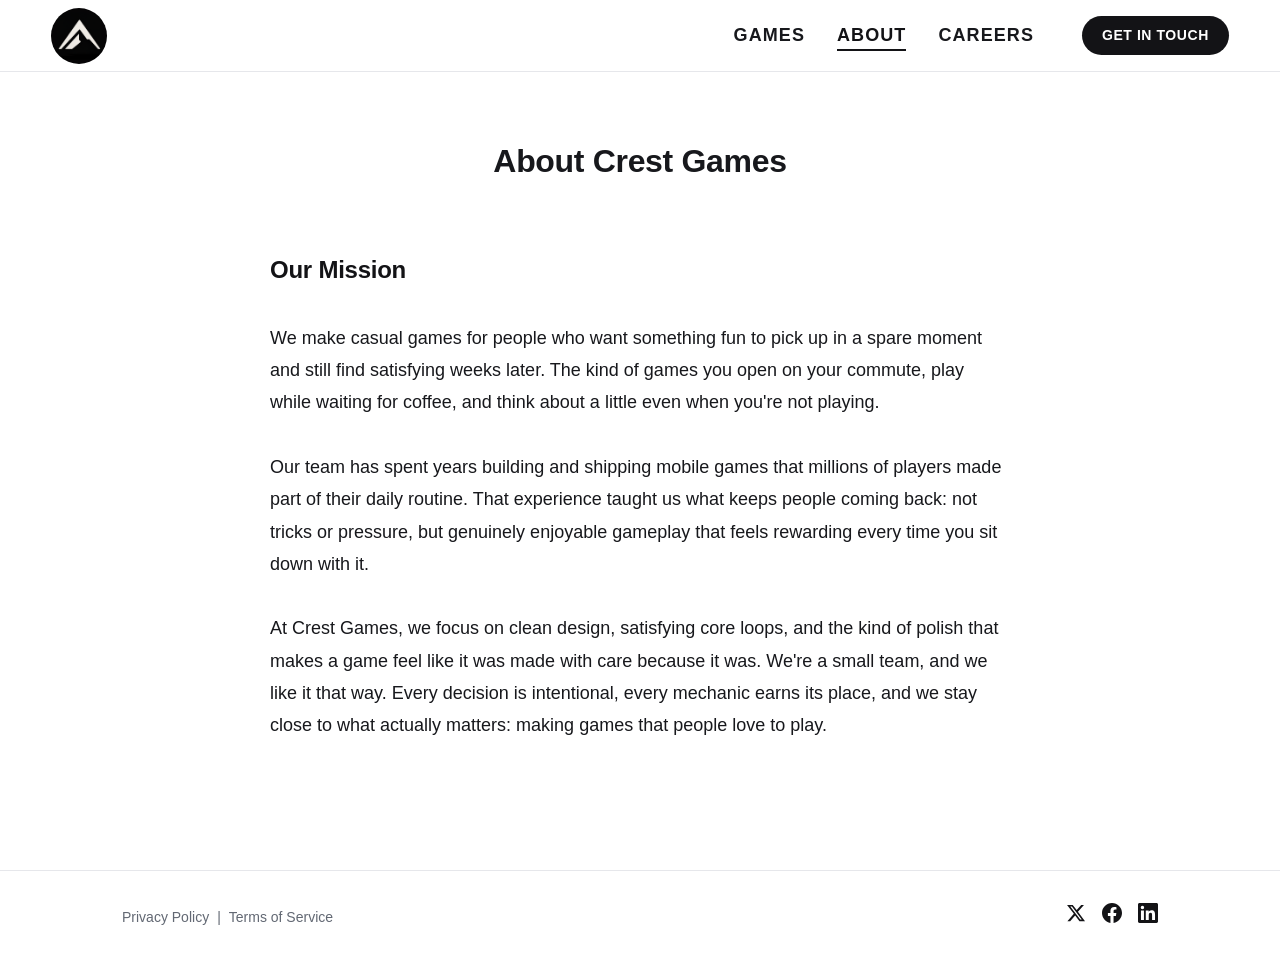
==== commit 465f7cd1: "deploy: Nimble-Games/crest-site@481a004244eaf83fb8e176c6b1210a3681f2beb3" ====
--- a/about/index.html
+++ b/about/index.html
@@ -1,6 +1,6 @@
 <!DOCTYPE html><html lang="en"> <head><meta charset="UTF-8"><meta name="viewport" content="width=device-width, initial-scale=1.0"><title>About | Crest Games</title><meta name="description" content="Crest Games — A mobile casual game studio building engaging games that players genuinely enjoy coming back to."><link rel="canonical" href="https://crest.gs/about"><!-- Favicon --><link rel="icon" type="image/png" href="/logo.png"><link rel="apple-touch-icon" href="/logo.png"><!-- Open Graph --><meta property="og:type" content="website"><meta property="og:title" content="About | Crest Games"><meta property="og:description" content="Crest Games — A mobile casual game studio building engaging games that players genuinely enjoy coming back to."><meta property="og:url" content="https://crest.gs/about"><meta property="og:image" content="https://crest.gs/logo-text.png"><meta property="og:site_name" content="Crest Games"><!-- Twitter Card --><meta name="twitter:card" content="summary"><meta name="twitter:title" content="About | Crest Games"><meta name="twitter:description" content="Crest Games — A mobile casual game studio building engaging games that players genuinely enjoy coming back to."><meta name="twitter:image" content="https://crest.gs/logo-text.png"><!-- Fonts: Satoshi (Fontshare) --><link rel="preconnect" href="https://api.fontshare.com" crossorigin><link href="https://api.fontshare.com/v2/css?f[]=satoshi@300,400,500,700,900&display=swap" rel="stylesheet"><style>.about-content[data-astro-cid-kh7btl4r]{max-width:740px;margin-inline:auto}.about-block[data-astro-cid-kh7btl4r]{margin-bottom:var(--space-xl)}.about-block[data-astro-cid-kh7btl4r] h2[data-astro-cid-kh7btl4r]{font-size:var(--font-size-xl);color:var(--color-accent);margin-bottom:var(--space-lg)}.about-block[data-astro-cid-kh7btl4r] p[data-astro-cid-kh7btl4r]{font-size:var(--font-size-lg);line-height:1.8;color:var(--color-text);margin-bottom:var(--space-lg)}
 </style>
-<link rel="stylesheet" href="/_astro/BaseLayout.FWkbbMQD.css"></head> <body> <a href="#main-content" class="skip-link">Skip to content</a> <header class="site-header" data-astro-cid-3ef6ksr2> <nav class="nav" aria-label="Main navigation" data-astro-cid-3ef6ksr2> <a href="/" class="nav-logo" aria-label="Crest Games home" data-astro-cid-3ef6ksr2> <img src="/logo.png" alt="" width="56" height="56" data-astro-cid-3ef6ksr2> </a> <ul class="nav-links" id="nav-links" data-astro-cid-3ef6ksr2> <li data-astro-cid-3ef6ksr2> <a href="/games" data-astro-cid-3ef6ksr2> Games </a> </li><li data-astro-cid-3ef6ksr2> <a href="/about" aria-current="page" data-astro-cid-3ef6ksr2> About </a> </li><li data-astro-cid-3ef6ksr2> <a href="/careers" data-astro-cid-3ef6ksr2> Careers </a> </li> </ul> <a href="/contact" class="cta-button nav-cta" data-astro-cid-3ef6ksr2>Get in Touch</a> <button class="mobile-menu-toggle" aria-label="Toggle menu" aria-expanded="false" aria-controls="nav-links" data-astro-cid-3ef6ksr2> <span data-astro-cid-3ef6ksr2></span> <span data-astro-cid-3ef6ksr2></span> <span data-astro-cid-3ef6ksr2></span> </button> </nav> </header> <script type="module">const e=document.querySelector(".mobile-menu-toggle"),t=document.getElementById("nav-links");e&&t&&e.addEventListener("click",()=>{const n=e.getAttribute("aria-expanded")==="true";e.setAttribute("aria-expanded",String(!n)),t.classList.toggle("is-open")});</script> <main id="main-content">  <section class="page-section" data-astro-cid-kh7btl4r> <div class="container" data-astro-cid-kh7btl4r> <div class="page-header" data-astro-cid-kh7btl4r> <h1 data-astro-cid-kh7btl4r>About Crest Games</h1> </div> <div class="about-content" data-astro-cid-kh7btl4r> <div class="about-block" data-astro-cid-kh7btl4r> <h2 data-astro-cid-kh7btl4r>Our Mission</h2> <p data-astro-cid-kh7btl4r>
+<link rel="stylesheet" href="/_astro/BaseLayout.DIKNVP6m.css"></head> <body> <a href="#main-content" class="skip-link">Skip to content</a> <header class="site-header" data-astro-cid-3ef6ksr2> <nav class="nav" aria-label="Main navigation" data-astro-cid-3ef6ksr2> <a href="/" class="nav-logo" aria-label="Crest Games home" data-astro-cid-3ef6ksr2> <img src="/logo-header.png" alt="" width="56" height="56" data-astro-cid-3ef6ksr2> </a> <ul class="nav-links" id="nav-links" data-astro-cid-3ef6ksr2> <li data-astro-cid-3ef6ksr2> <a href="/games" data-astro-cid-3ef6ksr2> Games </a> </li><li data-astro-cid-3ef6ksr2> <a href="/about" aria-current="page" data-astro-cid-3ef6ksr2> About </a> </li><li data-astro-cid-3ef6ksr2> <a href="/careers" data-astro-cid-3ef6ksr2> Careers </a> </li> </ul> <a href="/contact" class="cta-button nav-cta" data-astro-cid-3ef6ksr2>Get in Touch</a> <button class="mobile-menu-toggle" aria-label="Toggle menu" aria-expanded="false" aria-controls="nav-links" data-astro-cid-3ef6ksr2> <span data-astro-cid-3ef6ksr2></span> <span data-astro-cid-3ef6ksr2></span> <span data-astro-cid-3ef6ksr2></span> </button> </nav> </header> <script type="module">const e=document.querySelector(".mobile-menu-toggle"),t=document.getElementById("nav-links");e&&t&&e.addEventListener("click",()=>{const n=e.getAttribute("aria-expanded")==="true";e.setAttribute("aria-expanded",String(!n)),t.classList.toggle("is-open")});</script> <main id="main-content">  <section class="page-section" data-astro-cid-kh7btl4r> <div class="container" data-astro-cid-kh7btl4r> <div class="page-header" data-astro-cid-kh7btl4r> <h1 data-astro-cid-kh7btl4r>About Crest Games</h1> </div> <div class="about-content" data-astro-cid-kh7btl4r> <div class="about-block" data-astro-cid-kh7btl4r> <h2 data-astro-cid-kh7btl4r>Our Mission</h2> <p data-astro-cid-kh7btl4r>
 We make casual games for people who want something fun to pick up in a spare moment
             and still find satisfying weeks later. The kind of games you open on your commute,
             play while waiting for coffee, and think about a little even when you're not playing.
--- a/_astro/BaseLayout.DIKNVP6m.css
+++ b/_astro/BaseLayout.DIKNVP6m.css
@@ -0,0 +1 @@
+.site-header[data-astro-cid-3ef6ksr2]{height:var(--header-height);display:flex;align-items:center;position:sticky;top:0;background-color:var(--color-bg);z-index:100;border-bottom:1px solid var(--color-border)}.nav[data-astro-cid-3ef6ksr2]{display:flex;align-items:center;gap:var(--space-lg);width:100%;padding-inline:clamp(1.25rem,4vw,4rem)}.nav-logo[data-astro-cid-3ef6ksr2]{display:inline-flex;align-items:center;justify-content:center;width:56px;height:56px;border-radius:50%;background-color:#131316;overflow:hidden;transition:transform .2s ease,box-shadow .2s ease;flex-shrink:0}.nav-logo[data-astro-cid-3ef6ksr2]:hover{transform:translateY(-1px);box-shadow:0 6px 18px #0000002e;text-decoration:none}.nav-logo[data-astro-cid-3ef6ksr2] img[data-astro-cid-3ef6ksr2]{display:block;width:100%;height:100%;object-fit:cover}.nav-links[data-astro-cid-3ef6ksr2]{display:flex;gap:var(--space-lg);margin-left:auto}.nav-links[data-astro-cid-3ef6ksr2] a[data-astro-cid-3ef6ksr2]{color:var(--color-text);font-weight:900;font-size:1.125rem;text-transform:uppercase;letter-spacing:.06em;text-decoration:none;padding:var(--space-xs) 0;border-bottom:2px solid transparent;transition:border-color .2s ease}.nav-links[data-astro-cid-3ef6ksr2] a[data-astro-cid-3ef6ksr2]:hover,.nav-links[data-astro-cid-3ef6ksr2] a[data-astro-cid-3ef6ksr2][aria-current=page]{border-bottom-color:var(--color-accent);color:var(--color-accent);text-decoration:none}.nav-cta[data-astro-cid-3ef6ksr2]{margin-left:var(--space-md);white-space:nowrap;font-size:var(--font-size-sm);padding:.5rem 1.25rem;background-color:var(--color-accent);color:#fff}.nav-cta[data-astro-cid-3ef6ksr2]:hover{background-color:var(--color-accent-hover)}.mobile-menu-toggle[data-astro-cid-3ef6ksr2]{display:none;flex-direction:column;gap:5px;background:none;border:none;cursor:pointer;padding:var(--space-sm);margin-left:auto}.mobile-menu-toggle[data-astro-cid-3ef6ksr2] span[data-astro-cid-3ef6ksr2]{display:block;width:24px;height:2px;background-color:var(--color-text);border-radius:2px;transition:transform .2s ease,opacity .2s ease}.mobile-menu-toggle[data-astro-cid-3ef6ksr2][aria-expanded=true] span[data-astro-cid-3ef6ksr2]:nth-child(1){transform:translateY(7px) rotate(45deg)}.mobile-menu-toggle[data-astro-cid-3ef6ksr2][aria-expanded=true] span[data-astro-cid-3ef6ksr2]:nth-child(2){opacity:0}.mobile-menu-toggle[data-astro-cid-3ef6ksr2][aria-expanded=true] span[data-astro-cid-3ef6ksr2]:nth-child(3){transform:translateY(-7px) rotate(-45deg)}@media(max-width:768px){.mobile-menu-toggle[data-astro-cid-3ef6ksr2]{display:flex}.nav-links[data-astro-cid-3ef6ksr2]{display:none;position:absolute;top:var(--header-height);left:0;right:0;flex-direction:column;background:var(--color-bg);padding:var(--space-lg);border-bottom:1px solid var(--color-border);gap:var(--space-md)}.nav-links[data-astro-cid-3ef6ksr2].is-open{display:flex}.nav-cta[data-astro-cid-3ef6ksr2]{display:none}.nav-links[data-astro-cid-3ef6ksr2].is-open+.nav-cta[data-astro-cid-3ef6ksr2]{display:none}}.social-icons[data-astro-cid-dv46nlzh]{display:flex;gap:var(--space-md)}.social-icons[data-astro-cid-dv46nlzh] a[data-astro-cid-dv46nlzh]{color:var(--color-accent);transition:opacity .2s ease;text-decoration:none}.social-icons[data-astro-cid-dv46nlzh] a[data-astro-cid-dv46nlzh]:hover{opacity:.7;text-decoration:none}.site-footer[data-astro-cid-sz7xmlte]{border-top:1px solid var(--color-border);padding:var(--space-lg) 0}.footer-inner[data-astro-cid-sz7xmlte]{display:flex;justify-content:space-between;align-items:center;flex-wrap:wrap;gap:var(--space-md)}.footer-legal[data-astro-cid-sz7xmlte]{display:flex;gap:var(--space-sm);align-items:center;font-size:var(--font-size-sm)}.footer-legal[data-astro-cid-sz7xmlte] a[data-astro-cid-sz7xmlte]{color:var(--color-text-muted);text-decoration:none}.footer-legal[data-astro-cid-sz7xmlte] a[data-astro-cid-sz7xmlte]:hover{color:var(--color-accent);text-decoration:underline}.footer-legal[data-astro-cid-sz7xmlte] span[data-astro-cid-sz7xmlte]{color:var(--color-text-muted)}@media(max-width:768px){.footer-inner[data-astro-cid-sz7xmlte]{flex-direction:column;text-align:center}}:root{--color-bg: #FFFFFF;--color-bg-card: #F6F7F9;--color-accent: #131316;--color-accent-hover: #000000;--color-accent-contrast: #FFFFFF;--color-text: #17181C;--color-text-muted: #626873;--color-border: #E6E7EB;--font-family: "Satoshi", -apple-system, BlinkMacSystemFont, "Segoe UI", sans-serif;--font-size-sm: .875rem;--font-size-base: 1.0625rem;--font-size-lg: 1.125rem;--font-size-xl: 1.5rem;--font-size-2xl: 2rem;--font-size-3xl: 3rem;--space-xs: .25rem;--space-sm: .5rem;--space-md: 1rem;--space-lg: 2rem;--space-xl: 4rem;--space-2xl: 8rem;--max-width: 1100px;--header-height: 72px;--radius-sm: 4px;--radius-md: 8px;--radius-lg: 12px}*,*:before,*:after{box-sizing:border-box;margin:0;padding:0}html{scroll-behavior:smooth}body{font-family:var(--font-family);font-size:var(--font-size-base);color:var(--color-text);background-color:var(--color-bg);line-height:1.6;font-weight:500;min-height:100vh;display:flex;flex-direction:column;-webkit-font-smoothing:antialiased;-moz-osx-font-smoothing:grayscale}main{flex:1}img{max-width:100%;height:auto;display:block}a{color:var(--color-accent);text-decoration:none}a:hover{text-decoration:underline}ul{list-style:none}.container{width:100%;max-width:var(--max-width);margin-inline:auto;padding-inline:var(--space-lg)}.cta-button{display:inline-block;background-color:var(--color-accent);color:var(--color-accent-contrast);padding:.75rem 1.75rem;border-radius:999px;font-weight:700;font-size:var(--font-size-base);text-transform:uppercase;letter-spacing:.04em;font-family:var(--font-family);text-decoration:none;border:none;cursor:pointer;transition:background-color .2s ease}.cta-button:hover{background-color:var(--color-accent-hover);text-decoration:none}.page-section{padding:var(--space-xl) 0}.page-header{text-align:center;margin-bottom:var(--space-xl)}.page-header h1{font-size:var(--font-size-2xl);color:var(--color-text);margin-bottom:var(--space-md)}.page-header p{font-size:var(--font-size-lg);color:var(--color-text-muted);max-width:600px;margin-inline:auto}.skip-link{position:absolute;top:-100%;left:var(--space-md);background:var(--color-accent);color:var(--color-accent-contrast);padding:var(--space-sm) var(--space-md);border-radius:var(--radius-sm);z-index:1000;font-weight:600}.skip-link:focus{top:var(--space-md)}h1,h2,h3,h4,h5,h6{font-weight:900;letter-spacing:-.01em}
